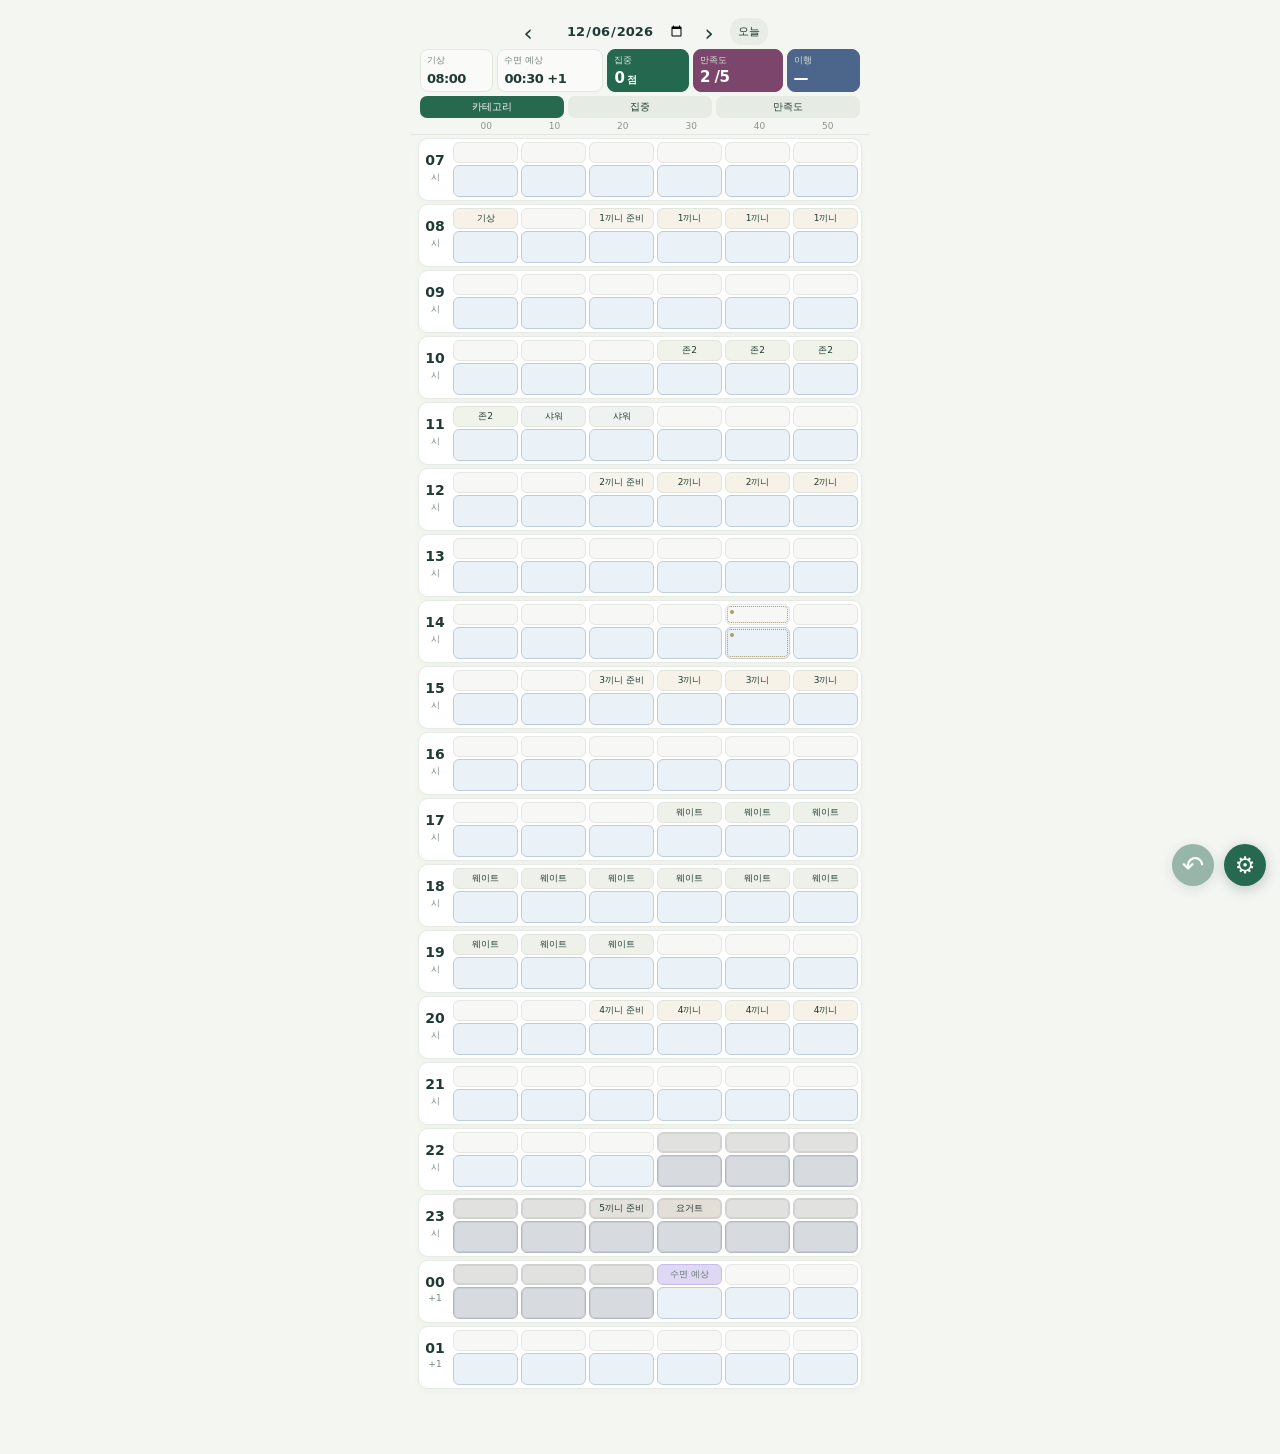
==== mobile/index.html @ 3db08a32 "계획·기록·자동 조정 기능과 개발 배경 정리" ====
<!doctype html><html lang="ko"><head><meta charset="utf-8"><meta name="viewport" content="width=device-width, initial-scale=1, viewport-fit=cover"><meta name="theme-color" content="#f4f6f2"><title>ARA Daily OS</title><link rel="stylesheet" href="mobile.css"></head><body>
<header class="top"><div class="datebar"><button id="previous" aria-label="이전 날">‹</button><input id="date" type="date" aria-label="날짜"><button id="next" aria-label="다음 날">›</button><button id="today">오늘</button></div><div class="overview"><div><span>기상</span><strong id="wake">—</strong></div><div><span>수면 예상</span><strong id="sleep">—</strong></div><div class="scorecard focus-card"><span>집중</span><strong id="total">0<span>점</span></strong></div><div class="scorecard satisfaction-card"><span>만족도</span><strong id="satisfactionTotal">— /5</strong></div><div class="scorecard adherence-card" id="adherenceCard" role="button" tabindex="0" aria-label="이행도 상세"><span>이행</span><strong id="adherenceTotal">—</strong></div></div><div class="color-tabs" role="tablist" aria-label="시간표 색상 보기"><button id="colorCategory" role="tab" aria-selected="true">카테고리</button><button id="colorFocus" role="tab" aria-selected="false">집중</button><button id="colorSatisfaction" role="tab" aria-selected="false">만족도</button></div><div id="colorLegend" class="color-legend">카테고리별 색상</div><div class="minutes"><span></span><span>00</span><span>10</span><span>20</span><span>30</span><span>40</span><span>50</span></div></header>
<main id="timeline" aria-label="계획과 실제 시간표"></main><p id="empty" class="empty">PC와 연결하면 오늘의 계획이 여기에 나타납니다.<br><small>연결이 끊겨도 이미 받은 시간표와 입력은 남습니다.</small></p>
<div id="resizeHint" hidden></div><div id="toast" role="status"></div><span id="selectionText" class="sr-only" aria-live="polite"></span><span id="syncnote" class="sr-only" role="status"></span><button id="undo" class="undo-fab" aria-label="되돌리기 (Ctrl+Z)" title="되돌리기 (Ctrl+Z)" disabled>↶</button>
<button id="settings" class="settings-fab" aria-label="설정" title="설정">⚙<i hidden></i></button>
<nav id="blockMenu" class="block-menu" aria-label="선택한 시간 편집" hidden><button id="closeContext" class="context-close" aria-label="메뉴 닫기">×</button><div id="contextBody"></div></nav>
<div id="shade" hidden></div><section id="sheet" class="sheet" hidden aria-modal="true" role="dialog"><div class="sheet-grip"></div><div class="sheet-title"><h2 id="sheetTitle"></h2><button id="closeSheet" aria-label="닫기">×</button></div><div id="sheetBody"></div></section>
<script src="offline-core.js"></script><script src="mobile.js"></script></body></html>
---- mobile/mobile.css ----
:root{--bg:#f4f6f2;--ink:#203b35;--muted:#75857d;--green:#246850;--line:#e2e8e1;--footer:124px;--top:240px}*{box-sizing:border-box;-webkit-tap-highlight-color:transparent}html{background:var(--bg);color:var(--ink);font-family:system-ui,-apple-system,'Segoe UI',sans-serif;overscroll-behavior-y:none}body{margin:0;padding-bottom:calc(var(--footer) + env(safe-area-inset-bottom));user-select:none;-webkit-user-select:none}button,input,select{font:inherit}button{cursor:pointer;border:0;color:inherit;background:transparent;touch-action:manipulation}button:active{transform:scale(.96)}button:disabled{opacity:.42}input{user-select:text;-webkit-user-select:text}button:focus-visible,input:focus-visible{outline:2px solid #4b9875;outline-offset:3px}.top{position:sticky;z-index:10;top:0;background:#f4f6f2f5;backdrop-filter:blur(18px);padding:calc(9px + env(safe-area-inset-top)) 12px 0;border-bottom:1px solid #e2e8e1}.brand{display:flex;align-items:center;gap:7px;height:34px}.brand-dot{background:#246850;width:10px;height:10px;border-radius:4px}.brand b{font-size:21px;letter-spacing:1px}.brand-sub{font-size:11px;color:var(--muted);font-weight:500}.connection{margin-left:auto;display:flex;align-items:center;gap:5px;background:#e7ece5;border-radius:30px;padding:7px 9px;font-size:10px;font-weight:650}.connection i{height:5px;width:5px;border-radius:50%;background:#92a394}.connection.live{background:#e4f0e4;color:#1d6347}.connection.live i{background:#3c9261}.connection.pending{background:#fff0d8;color:#8d6229}.datebar{display:flex;align-items:center;justify-content:center;gap:9px;margin:6px 0 12px}.datebar button{font-size:23px;width:32px;height:30px}.datebar #today{font-size:11px;background:#e8ede6;border-radius:12px;width:38px}.datebar input{border:0;background:none;width:139px;font-size:13px;font-weight:650;color:var(--ink);text-align:center}.overview{display:grid;grid-template-columns:1fr 1.1fr 1.2fr;gap:8px}.overview>div{padding:10px;border:1px solid #e0e7dc;border-radius:15px;background:#fff9}.overview span{display:block;font-size:9px;color:var(--muted);margin-bottom:3px}.overview strong{font-size:17px;letter-spacing:-.5px;font-weight:650}.overview .scorecard{background:var(--green);color:white;border-color:var(--green)}.scorecard span{color:#d5e5d7}.scorecard strong>span{display:inline;font-size:10px;margin-left:3px;color:#fff}.boardhead{margin-top:11px;display:flex;align-items:center;justify-content:space-between;height:27px;font-size:11px;font-weight:600}.boardhead button{font-size:10px;padding:5px 9px;border-radius:9px;background:#e6ece3;color:#60735f}.boardhead button[aria-pressed=true]{background:#28694f;color:white}.minutes{display:grid;grid-template-columns:32px repeat(6,minmax(0,1fr));gap:4px;padding:6px 0 8px;color:#879589;font-size:9px;text-align:center}.hour{margin:9px 10px 0;padding:7px 4px 8px 2px;background:#fff;border:1px solid #e6ebe3;border-radius:16px;box-shadow:0 2px 7px #2e403508;display:grid;grid-template-columns:34px 1fr;gap:0 3px}.hourtime{font-size:12px;font-weight:650;padding-top:10px;text-align:center}.hourtime small{display:block;font-size:8px;color:var(--muted);margin-top:3px;font-weight:400}.lanes{display:flex;flex-direction:column;gap:5px}.lane{display:grid;grid-template-columns:repeat(6,minmax(0,1fr));gap:4px;position:relative}.tile{border-radius:9px;min-width:0;height:44px;padding:4px 2px;position:relative;background:#f4f6f2;color:#687c6e;display:flex;flex-direction:column;align-items:center;justify-content:center;transition:transform .14s cubic-bezier(.2,.8,.3,1),background .15s,box-shadow .15s;touch-action:auto;overflow:hidden;border:1px solid #e9eee6}.lane.actual .tile{background:#edf1ec;border-color:#e3e9df}.tile span{font-size:9px;line-height:1.2;max-width:100%;text-align:center;overflow:hidden;text-overflow:ellipsis;display:-webkit-box;-webkit-line-clamp:2;-webkit-box-orient:vertical}.tile small{font-size:9px;font-weight:650;margin-top:2px}.tile::after{font-size:7px;color:#a1afa0;position:absolute;top:2px;left:4px}.lane.plan .tile:first-child::after{content:'계획'}.lane.actual .tile:first-child::after{content:'기록'}.tile.filled[data-category=식사]{background:#f5e6c5;border-color:#ecd8b0;color:#805c32}.tile.filled[data-category=작업]{background:#dfece2;border-color:#cee0d3;color:#355b44}.tile.filled[data-category=학습]{background:#e2eafa;border-color:#d2def1;color:#415984}.tile.filled[data-category=존2],.tile.filled[data-category=웨이트]{background:#e5ecd6;border-color:#d9e3c7;color:#576b32}.tile.filled[data-category=기상]{background:#f6ead9;color:#846039}.tile.filled[data-category=휴식]{background:#efe3ec;color:#765c72}.tile.sleep{background:#ded8f4!important;border-color:#c7bbeb!important;color:#67508d}.tile.night{filter:saturate(.7) brightness(.91);box-shadow:inset 0 0 0 1px #637a9820}.tile.selected{transform:translateY(-1px) scale(.97);border:2px solid #27765b!important;box-shadow:0 3px 7px #1f63452b;background:#cce9dc!important;color:#1e5840;animation:selectpop .16s}.tile.drag-source{opacity:.55}.tile.pressed{transform:scale(.9)}@keyframes selectpop{0%{transform:scale(.88)}100%{transform:scale(.97)}}.bottom{position:fixed;z-index:15;bottom:0;left:0;right:0;padding:8px 12px calc(7px + env(safe-area-inset-bottom));background:#f8faf6f5;backdrop-filter:blur(20px);border-top:1px solid #dce6da}.selectionline{display:flex;align-items:center;justify-content:space-between;font-size:10px;color:#627664;min-height:26px}.selectionline button{font-size:19px;color:#93a28f}.actions{display:grid;grid-template-columns:1.3fr 1fr .9fr 1fr;gap:6px}.actions button{padding:11px 3px;border-radius:12px;font-size:12px;font-weight:650;background:#e9eee5}.actions button:first-child{background:#246850;color:white}.actions #delete{color:#946c65}.syncnote{font-size:9px;color:#8b9b89;text-align:center;padding-top:7px;min-height:19px}.empty{text-align:center;padding:45px 22px;font-size:14px;color:#667b69;line-height:1.7}.empty small{font-size:11px;color:#8da18e}#toast{position:fixed;z-index:45;bottom:155px;left:50%;transform:translateX(-50%);max-width:90%;width:max-content;background:#203f35ed;color:white;border-radius:16px;padding:10px 14px;font-size:12px;opacity:0;pointer-events:none;transition:opacity .2s}#toast.show{opacity:1}#shade{position:fixed;inset:0;background:#233c3266;z-index:30;backdrop-filter:blur(2px)}.sheet{position:fixed;bottom:0;left:0;right:0;border-radius:24px 24px 0 0;background:#fcfdf9;z-index:40;padding:8px 18px calc(20px + env(safe-area-inset-bottom));box-shadow:0 -12px 50px #2033291f;max-height:85dvh;overflow:auto;animation:sheet .2s cubic-bezier(.2,.8,.3,1)}@keyframes sheet{from{transform:translateY(30px);opacity:.3}to{transform:translateY(0);opacity:1}}.sheet-grip{width:32px;height:4px;background:#d0dbca;border-radius:4px;margin:2px auto 12px}.sheet-title{display:flex;align-items:center;justify-content:space-between}.sheet-title h2{font-size:17px;margin:0 0 12px}.sheet-title button{font-size:24px;margin-bottom:10px;color:#8b9c84}.category-grid{display:grid;grid-template-columns:repeat(3,1fr);gap:8px}.category-grid button{border-radius:13px;background:#edf2e8;padding:15px 5px;font-size:13px;font-weight:600}.wide{width:100%;padding:13px;border-radius:13px;background:#246850;color:#fff;font-weight:650;margin-top:12px}.secondary{background:#e9eee4;color:#455e47}.form-label{display:block;font-size:11px;margin:13px 0 7px;color:#6c806b}.form-input{width:100%;border:1px solid #dce5d6;border-radius:13px;padding:12px;background:#fff;color:#27442d;user-select:text}.form-note{font-size:11px;color:#8a9c84;line-height:1.6;margin:10px 0}.score-input{text-align:center;font-size:32px;width:100%;padding:12px;border:1px solid #d5e1cd;border-radius:15px;background:white;user-select:text}.score-shortcuts{display:flex;gap:7px;margin-top:12px}.score-shortcuts button{flex:1;padding:10px;background:#eaf0e4;border-radius:12px}.conflict{padding:10px;background:#fff0d5;border-radius:12px;font-size:12px;line-height:1.6}.hint{color:#8ba183;font-size:10px;padding:10px;text-align:center}html[data-reduced=true] *{animation:none!important;transition:none!important}@media(prefers-reduced-motion:reduce){*{animation:none!important;transition:none!important}}@media(min-width:550px){body{max-width:460px;margin:auto}.top,.bottom,.sheet{max-width:460px;margin:auto}.bottom,.sheet{left:50%;transform:translateX(-50%)}.hour{margin-left:12px;margin-right:12px}}
/* Theme preferences remain on this device; timetable revisions are unchanged. */
.theme-toggle{margin-left:auto;border-radius:12px;background:#e7ece5;width:30px;height:30px;font-size:19px;line-height:1;padding:0;flex-shrink:0}.brand .connection{margin-left:0}
html[data-theme=dark]{color-scheme:dark;--bg:#101815;--ink:#deeadf;--muted:#9aafa0;--green:#347758;--line:#304035;background:var(--bg);color:var(--ink)}
html[data-theme=dark] .top,html[data-theme=dark] .bottom{background:#111c17f5;border-color:#304035}
html[data-theme=dark] .theme-toggle,html[data-theme=dark] .connection{background:#293a2e;color:#dbe8de}
html[data-theme=dark] .connection.live{background:#203f2d;color:#bfdfc7}html[data-theme=dark] .connection.pending{background:#4c3b23;color:#f3d6a7}
html[data-theme=dark] .datebar #today,html[data-theme=dark] .boardhead button{background:#283c2e;color:#d1e2d5}html[data-theme=dark] .boardhead button[aria-pressed=true]{background:#397b58;color:#fff}
html[data-theme=dark] .overview>div{background:#1b2b22;border-color:#304236}html[data-theme=dark] .overview .scorecard{background:#2e684d;border-color:#397b59}
html[data-theme=dark] .hour{background:#19251e;border-color:#2f4033;box-shadow:0 2px 7px #0003}
html[data-theme=dark] .tile{background:#233128;border-color:#314336;color:#b5c9ba}html[data-theme=dark] .lane.actual .tile{background:#1d2b22;border-color:#2b3d2f}
html[data-theme=dark] .tile.filled[data-category=식사]{background:#473820;border-color:#635034;color:#f0d4a3}
html[data-theme=dark] .tile.filled[data-category=작업]{background:#21442f;border-color:#365a3d;color:#c5e4cd}
html[data-theme=dark] .tile.filled[data-category=학습]{background:#263951;border-color:#3b5473;color:#d1e1ff}
html[data-theme=dark] .tile.filled[data-category=존2],html[data-theme=dark] .tile.filled[data-category=웨이트]{background:#344126;border-color:#4c5c3a;color:#dae7bc}
html[data-theme=dark] .tile.filled[data-category=기상]{background:#483823;border-color:#655137;color:#f0dbb7}html[data-theme=dark] .tile.filled[data-category=휴식]{background:#443046;border-color:#5d4761;color:#efd4ed}
html[data-theme=dark] .tile.night{filter:saturate(.75) brightness(.75);box-shadow:inset 0 0 0 1px #516c762a}
html[data-theme=dark] .tile.sleep{background:#44365d!important;border-color:#76628f!important;color:#e8dcff}
html[data-theme=dark] .tile.selected{background:#28533b!important;color:#d9f2df;border-color:#7ccba0!important;filter:none;box-shadow:0 3px 7px #0004}
html[data-theme=dark] .minutes,html[data-theme=dark] .tile::after{color:#9aad9d}html[data-theme=dark] .selectionline,html[data-theme=dark] .syncnote,html[data-theme=dark] .empty,html[data-theme=dark] .form-label,html[data-theme=dark] .form-note{color:#a4baa9}
html[data-theme=dark] .actions button{background:#2b3e30;color:#e0ece3}html[data-theme=dark] .actions button:first-child{background:#347557;color:#fff}html[data-theme=dark] .actions #delete{color:#efb6ac}
html[data-theme=dark] .sheet{background:#1b2b21;box-shadow:0 -12px 50px #0005}html[data-theme=dark] .sheet-grip{background:#536c57}html[data-theme=dark] #shade{background:#0009}
html[data-theme=dark] .category-grid button,html[data-theme=dark] .secondary,html[data-theme=dark] .score-shortcuts button{background:#2b4030;color:#dcebe0}
html[data-theme=dark] .form-input,html[data-theme=dark] .score-input{background:#131f18;color:#e3eee6;border-color:#3e5744}html[data-theme=dark] .conflict{background:#4c3921;color:#f2d8aa}
html[data-theme=dark] #toast{background:#cce3d1;color:#162d1e}

.boardhead #adjustments{margin-left:auto;margin-right:5px}.boardhead #adjustments[data-warning=true]{background:#f3dfb7;color:#845c25}html[data-theme=dark] .boardhead #adjustments[data-warning=true]{background:#514025;color:#f4d5a2}

/* Now is independent of selection and changes no records. */
.tile.now{outline:1px dotted #b09a65;outline-offset:-5px}.tile.now::after{content:"";position:absolute;right:5px;top:5px;width:4px;height:4px;background:#b09a65;border-radius:50%;pointer-events:none}
html[data-theme=dark] .tile.now{outline-color:#ad9b69}

.assignment-tabs{display:flex;gap:8px;margin-bottom:12px}.assignment-tabs button{flex:1;padding:12px;border-radius:12px;background:#eaf0e4;font-weight:650}.assignment-tabs button[aria-selected=true]{background:#27694f;color:white}.assignment-pages{position:relative;max-height:min(340px,48vh);overflow-y:auto;scroll-snap-type:y mandatory;overscroll-behavior:contain;touch-action:pan-y;scroll-behavior:smooth}.assignment-page{min-height:290px;scroll-snap-align:start;padding:4px 1px 14px}.score-grid{display:grid;grid-template-columns:repeat(3,1fr);gap:10px}.score-choice{border-radius:16px;min-height:74px;font-size:26px;font-weight:700;background:#eaf0e4;color:#244536}.score-choice[aria-pressed=true]{box-shadow:inset 0 0 0 2px #47916b;background:#d8e9d7}html[data-theme=dark] .assignment-tabs button,html[data-theme=dark] .score-choice{background:#2b4030;color:#e0ece0}html[data-theme=dark] .assignment-tabs button[aria-selected=true]{background:#397b58}html[data-theme=dark] .score-choice[aria-pressed=true]{background:#234735}

/* Editable blocks and one-tap score maps. */
.scorecard #satisfactionTotal{display:block;font-size:10px;margin-top:5px;color:#e0eee1}.color-tabs{display:flex;gap:5px;padding-top:6px}.color-tabs button{flex:1;border-radius:10px;padding:8px 5px;background:#e6ece3;font-size:11px}.color-tabs button[aria-selected=true]{background:#27694f;color:white}.color-legend{font-size:9px;color:var(--muted);padding-top:5px;min-height:16px}.tile.colored{background:var(--tile-fill)!important;color:var(--tile-ink)!important}.tile.selected.colored{background:var(--tile-fill)!important}.tile:has(.resize-handle){overflow:visible;z-index:2}.resize-handle{position:absolute;z-index:4;top:0;height:44px;width:18px;touch-action:none;cursor:ew-resize}.resize-handle.start{left:-4px}.resize-handle.end{right:-4px}.resize-handle.single{width:12px}.resize-handle::before{content:'';position:absolute;width:5px;height:23px;top:10px;left:6px;border-radius:5px;background:#75b38e;border:1px solid #21634a;box-shadow:0 0 0 2px #fcfdf9}.resize-handle.single::before{left:3px}#resizeHint{position:fixed;z-index:26;left:50%;top:45%;transform:translateX(-50%);background:#183c30ed;color:white;padding:12px 18px;border-radius:14px;font-size:14px;pointer-events:none}.length-grid{display:grid;grid-template-columns:1fr 1fr;gap:10px}.length-grid button{padding:16px 5px;border-radius:12px;background:#e3ebdf}.assignment-page{min-height:310px}.assignment-tabs{gap:5px}.assignment-tabs button{font-size:12px;padding:12px 3px}.form-input[type=color]{height:48px;padding:4px}.assignment-pages{scroll-padding-top:0}html[data-theme=dark] .color-tabs button,html[data-theme=dark] .length-grid button{background:#2b4030;color:#e0ece0}html[data-theme=dark] .color-tabs button[aria-selected=true]{background:#397b58}.tile.colored.night{filter:saturate(.85) brightness(.92)}

html[data-theme] .tile.colored,html[data-theme] .tile.selected.colored{background:var(--tile-fill)!important;color:var(--tile-ink)!important}html[data-color-view=focus] .lane.plan .tile.filled,html[data-color-view=satisfaction] .lane.plan .tile.filled{background:#edf1ee!important;color:#6e7b72!important}html[data-theme=dark][data-color-view=focus] .lane.plan .tile.filled,html[data-theme=dark][data-color-view=satisfaction] .lane.plan .tile.filled{background:#24342a!important;color:#b4c5b9!important}

.notion-preview{white-space:pre-wrap;overflow-wrap:anywhere;max-height:260px;overflow:auto;font:13px/1.6 system-ui;padding:12px;background:var(--soft,#e3e9e2);color:inherit;border-radius:10px}.form-note{white-space:pre-line}textarea.form-input{min-height:120px}

[data-theme="dark"] .notion-preview{background:#24382e}

/* Keep the touched handle mounted throughout resizing; wider edge targets. */
.resize-handle{width:28px!important;max-width:none!important;min-width:28px;user-select:none;-webkit-user-select:none}.resize-handle.start{left:-8px}.resize-handle.end{right:-8px}.resize-handle::before{left:11px}.resize-handle.single{width:20px!important;min-width:20px}.resize-handle.single::before{left:7px}

/* Compact timetable: plan is a slim reference, actual has room for a score. */
:root{--footer:0px}body{padding-bottom:65px}.top{padding:5px 10px 0}.brand{height:27px}.brand b{font-size:18px}.brand-sub{font-size:10px}.connection{padding:5px 8px;font-size:10px}.theme-toggle{width:30px;height:27px;padding:2px}.datebar{margin:3px 0 5px;gap:5px}.datebar button{height:27px;padding:2px 9px}.datebar input{font-size:13px;padding:3px;height:27px}.overview{padding:5px 9px;border-radius:10px;gap:8px}.overview>div>span{font-size:9px}.overview strong{font-size:15px;margin-top:1px}.overview .scorecard{padding:3px 9px;border-radius:8px}.scorecard #satisfactionTotal{font-size:9px;margin-top:1px}.boardhead{height:25px;margin:3px 0 0;font-size:10px}.boardhead button{font-size:10px;padding:4px 7px}.color-tabs{padding-top:2px;gap:4px}.color-tabs button{padding:5px;font-size:10px;border-radius:7px}.color-legend{display:none}.minutes{padding-top:5px;padding-bottom:4px;font-size:9px;grid-template-columns:30px repeat(6,1fr)}
.hour{margin:4px 8px 0;padding:4px 3px 4px 1px;grid-template-columns:30px minmax(0,1fr);border-radius:10px}.hourtime{font-size:14px}.hourtime small{font-size:9px}.lanes{gap:3px}.lane{gap:3px}.tile{height:36px;min-height:0;padding:3px 2px;border-radius:6px}.tile>span{font-size:10px;line-height:12px;-webkit-line-clamp:1}.tile small{font-size:10px;line-height:11px;margin-top:2px}.lane.plan .tile{height:23px;padding:4px 2px}.lane.plan .tile small{display:none}.lane.plan .tile>span{font-size:9px;line-height:13px;white-space:nowrap;overflow:hidden;text-overflow:ellipsis;display:block}.resize-handle{height:100%}.resize-handle::before{top:50%;transform:translateY(-50%);height:18px}.lane.plan .resize-handle::before{height:11px}.tile.now{outline-offset:-3px}
.sr-only{position:absolute;width:1px;height:1px;padding:0;margin:-1px;overflow:hidden;clip:rect(0,0,0,0);white-space:nowrap;border:0}.undo-fab{position:fixed;right:14px;bottom:calc(14px + env(safe-area-inset-bottom));width:44px;height:44px;border-radius:50%;background:#27694f;color:white;font-size:27px;line-height:1;z-index:18;box-shadow:0 3px 13px #173c3540}.undo-fab:disabled{opacity:.45}#toast{bottom:72px}
.block-menu{position:fixed;width:254px;max-width:calc(100vw - 16px);max-height:calc(100dvh - 24px);overflow-y:auto;overscroll-behavior:contain;z-index:29;padding:5px;background:#fcfdf9;color:#203b35;border:1px solid #cfd9cd;border-radius:13px;box-shadow:0 8px 28px #162c3440;animation:context-pop .12s ease-out;touch-action:pan-y}.context-heading{display:flex;align-items:center;padding:2px 5px 5px;gap:4px;font-size:10px;color:#667c6e}.context-heading span{flex:1}.context-heading button{width:30px;height:28px;border-radius:7px;font-size:20px;background:transparent;color:inherit}.context-item{display:block;width:100%;text-align:left;padding:11px 12px;background:transparent;color:inherit;border-radius:8px;font-size:13px}.context-item:hover,.context-item:focus-visible{background:#e7eee3}.context-item:disabled{opacity:.4}.context-item.danger{color:#a73b35}.context-secondary{display:flex;border-top:1px solid #dae2d7;margin-top:3px;padding-top:3px}.context-secondary .context-item{font-size:11px;text-align:center;padding:9px 3px}.context-grid{display:grid;grid-template-columns:repeat(3,1fr);gap:4px;padding:3px}.context-grid button{min-height:38px;padding:6px 3px;border-radius:7px;background:#e9efe5;color:inherit;font-size:11px}.context-scores{display:grid;grid-template-columns:repeat(6,1fr);gap:4px;padding:3px}.context-scores button{height:36px;border-radius:7px;background:#e9efe5;color:inherit;font-size:16px;font-weight:650}.context-scores button[aria-pressed=true]{box-shadow:inset 0 0 0 2px #438064;background:#d8e9d7}.context-label{font-size:10px;color:#667c6e;margin:8px 6px 3px}.context-back{font-size:11px;padding:7px 10px}.block-menu button{touch-action:manipulation}
html[data-theme=dark] .block-menu{background:#1b2b21;color:#e0ece3;border-color:#405847}html[data-theme=dark] .context-heading,html[data-theme=dark] .context-label{color:#a4baa9}html[data-theme=dark] .context-grid button,html[data-theme=dark] .context-scores button,html[data-theme=dark] .context-item:hover{background:#2b4030}html[data-theme=dark] .context-scores button[aria-pressed=true]{background:#335a42}html[data-theme=dark] .context-item.danger{color:#f0aca2}html[data-theme=dark] .context-secondary{border-color:#405847}html[data-theme=dark] .undo-fab{background:#397b58}
@keyframes context-pop{from{opacity:0;transform:translateY(3px) scale(.98)}to{opacity:1;transform:none}}@media(prefers-reduced-motion:reduce){.block-menu{animation:none}}
.datebar #today{padding:0;white-space:nowrap}.overview{padding:0}.overview>div{padding:5px 8px;border-radius:10px}.overview span{margin-bottom:1px}.lane .tile:first-child::after{display:none}.top{padding-top:calc(5px + env(safe-area-inset-top))}

/* Header-free controls and an even denser day. */
.top{padding:calc(7px + env(safe-area-inset-top)) 10px 0}.datebar{margin:0 0 4px}.overview{grid-template-columns:1fr 1.15fr 1fr 1fr;gap:4px}.overview>div,.overview .scorecard{padding:4px 6px;border-radius:8px}.overview strong{font-size:13px;white-space:nowrap}.overview .scorecard strong{font-size:15px}.scorecard #satisfactionTotal{font-size:15px;margin:0;color:inherit}.overview .satisfaction-card{background:#7b456c;border-color:#7b456c}.color-tabs{padding-top:4px}.color-tabs button{padding:4px}.minutes{padding-top:3px;padding-bottom:3px}.hour{margin-top:3px;padding-top:3px;padding-bottom:3px}.lanes{gap:2px}.tile{height:32px;padding:2px}.lane.plan .tile{height:21px;padding:3px 2px}.tile>span{font-size:9px;line-height:11px}.tile small{font-size:9px;line-height:10px;margin-top:1px}.resize-handle::before{height:16px}.lane.plan .resize-handle::before{height:10px}
.undo-fab{right:66px;width:42px;height:42px}.settings-fab{position:fixed;right:14px;bottom:calc(14px + env(safe-area-inset-bottom));width:42px;height:42px;border-radius:50%;background:#27694f;color:white;font-size:23px;z-index:18;box-shadow:0 3px 13px #173c3540}.settings-fab i{position:absolute;right:2px;top:2px;width:9px;height:9px;border:2px solid #fff;border-radius:50%;background:#df9b42}.settings-fab[data-warning=true] i{background:#e2a348}html[data-theme=dark] .settings-fab{background:#397b58}
.block-menu{width:234px;padding:4px;border-radius:11px}.context-close{position:absolute;right:5px;top:5px;height:30px;width:30px;border-radius:7px;background:transparent;color:var(--muted);font-size:21px}.block-menu #contextBody>.context-item:first-child{padding-right:38px}.context-item{padding:9px 10px;font-size:12px}.context-secondary .context-item{padding:8px 3px}.context-back{padding:8px 10px}.context-scores button{height:34px}.context-label{margin-top:5px}.settings-status{font-size:12px;line-height:1.7;margin:0 0 8px;white-space:pre-line}.settings-options{display:flex;gap:6px}.settings-options button{flex:1;font-size:12px;padding:11px 5px}.settings-link{margin-top:6px}.settings-connection{border-top:1px solid var(--line);margin-top:12px;padding-top:8px}

/* Keep the status-bar area empty, including WebViews without safe-area values. */
.top{padding-top:calc(18px + env(safe-area-inset-top))}

/* Plan stays quiet; actual has a cooler empty base and clearer outlines. */
html[data-theme] .lane.plan .tile{background:#f7f7f5;border-color:#e5e7e3;color:#68786d}
html[data-theme] .lane.actual .tile{background:#eaf1f7;border-color:#becdd7;color:#294654}
html[data-theme] .lane.plan .tile.filled{border-color:#e0e5dd}
html[data-theme] .lane.actual .tile.filled{border-color:#9dafbc}
html[data-theme=dark] .lane.plan .tile{background:#202720;border-color:#303b31;color:#a6b6aa}
html[data-theme=dark] .lane.actual .tile{background:#1d2d3a;border-color:#435b6d;color:#d1e2ec}
html[data-theme=dark] .lane.plan .tile.filled{border-color:#39463b}
html[data-theme=dark] .lane.actual .tile.filled{border-color:#61756f}
/* Selected and sleep borders keep their separate interaction/meaning. */
html[data-theme] .lane .tile.selected{border-color:#27765b!important}
html[data-theme=dark] .lane .tile.selected{border-color:#7ccba0!important}

.pastel-palette{display:grid;grid-template-columns:repeat(6,1fr);gap:8px;margin-top:12px}.pastel-swatch{height:36px;border-radius:10px;border:2px solid transparent}.pastel-swatch[aria-pressed=true]{border-color:#27694f;box-shadow:0 0 0 2px #fff8}.danger-button{background:#f5dcd8;color:#8e3933}html[data-theme=dark] .danger-button{background:#51312d;color:#f0b7af}

.task-row{display:flex;gap:10px;align-items:center;padding:12px 4px;border-bottom:1px solid var(--line);font-size:13px}.task-row input{width:20px;height:20px;accent-color:#27694f}

.notion-page-list{display:block;max-height:240px;overflow-y:auto;overscroll-behavior:contain}.notion-page-row{display:grid;grid-template-columns:minmax(0,1fr) 44px;gap:6px;margin:6px 0}.notion-page-row button{min-height:42px;margin:0;white-space:normal;overflow-wrap:anywhere}.notion-page-row button:first-child{text-align:left}

#sheetBody [hidden]{display:none!important}

.category-choice{display:flex!important;align-items:center;gap:8px;text-align:left!important}.category-dot{display:inline-block;width:17px;height:17px;flex:0 0 17px;border-radius:6px;border:1px solid #0002;box-shadow:inset 0 0 0 1px #fff3}.category-choice span:last-child{overflow-wrap:anywhere;min-width:0}html[data-theme=dark] .category-dot{border-color:#fff5}
.settings-group{padding:8px 0 12px;border-bottom:1px solid var(--line)}.settings-group:last-child{border-bottom:0}.settings-group h3{font-size:13px;color:var(--muted);margin:8px 0}.settings-group .settings-link{margin:4px 0;min-height:42px;text-align:left}.settings-group .settings-status{font-size:12px;margin:4px 0 8px}.permission-card{position:relative;padding:12px;margin:10px 0;border:1px solid var(--line);border-radius:12px}.permission-card h3{font-size:14px;margin:0 0 7px}.permission-card .form-note{font-size:12px;margin:8px 0}.permission-status{font-size:12px;color:var(--muted)}

/* Keep the three scores on the existing compact overview row. */
.overview{grid-template-columns:.9fr 1.3fr 1fr 1.1fr .9fr}.overview .adherence-card{background:#4c658b;border-color:#4c658b;cursor:pointer}.adherence-card:focus-visible{outline:2px solid var(--ink);outline-offset:2px}.adherence-action{padding:9px 0;border-bottom:1px solid var(--line);font-size:12px;line-height:1.7}

/* Focus · satisfaction · adherence, with the existing actual-row height. */
.lane.actual .tile small.cell-ratings{font-size:8.5px;line-height:10px;letter-spacing:-.15px;white-space:nowrap;font-variant-numeric:tabular-nums;max-width:100%;overflow:hidden;text-overflow:ellipsis}
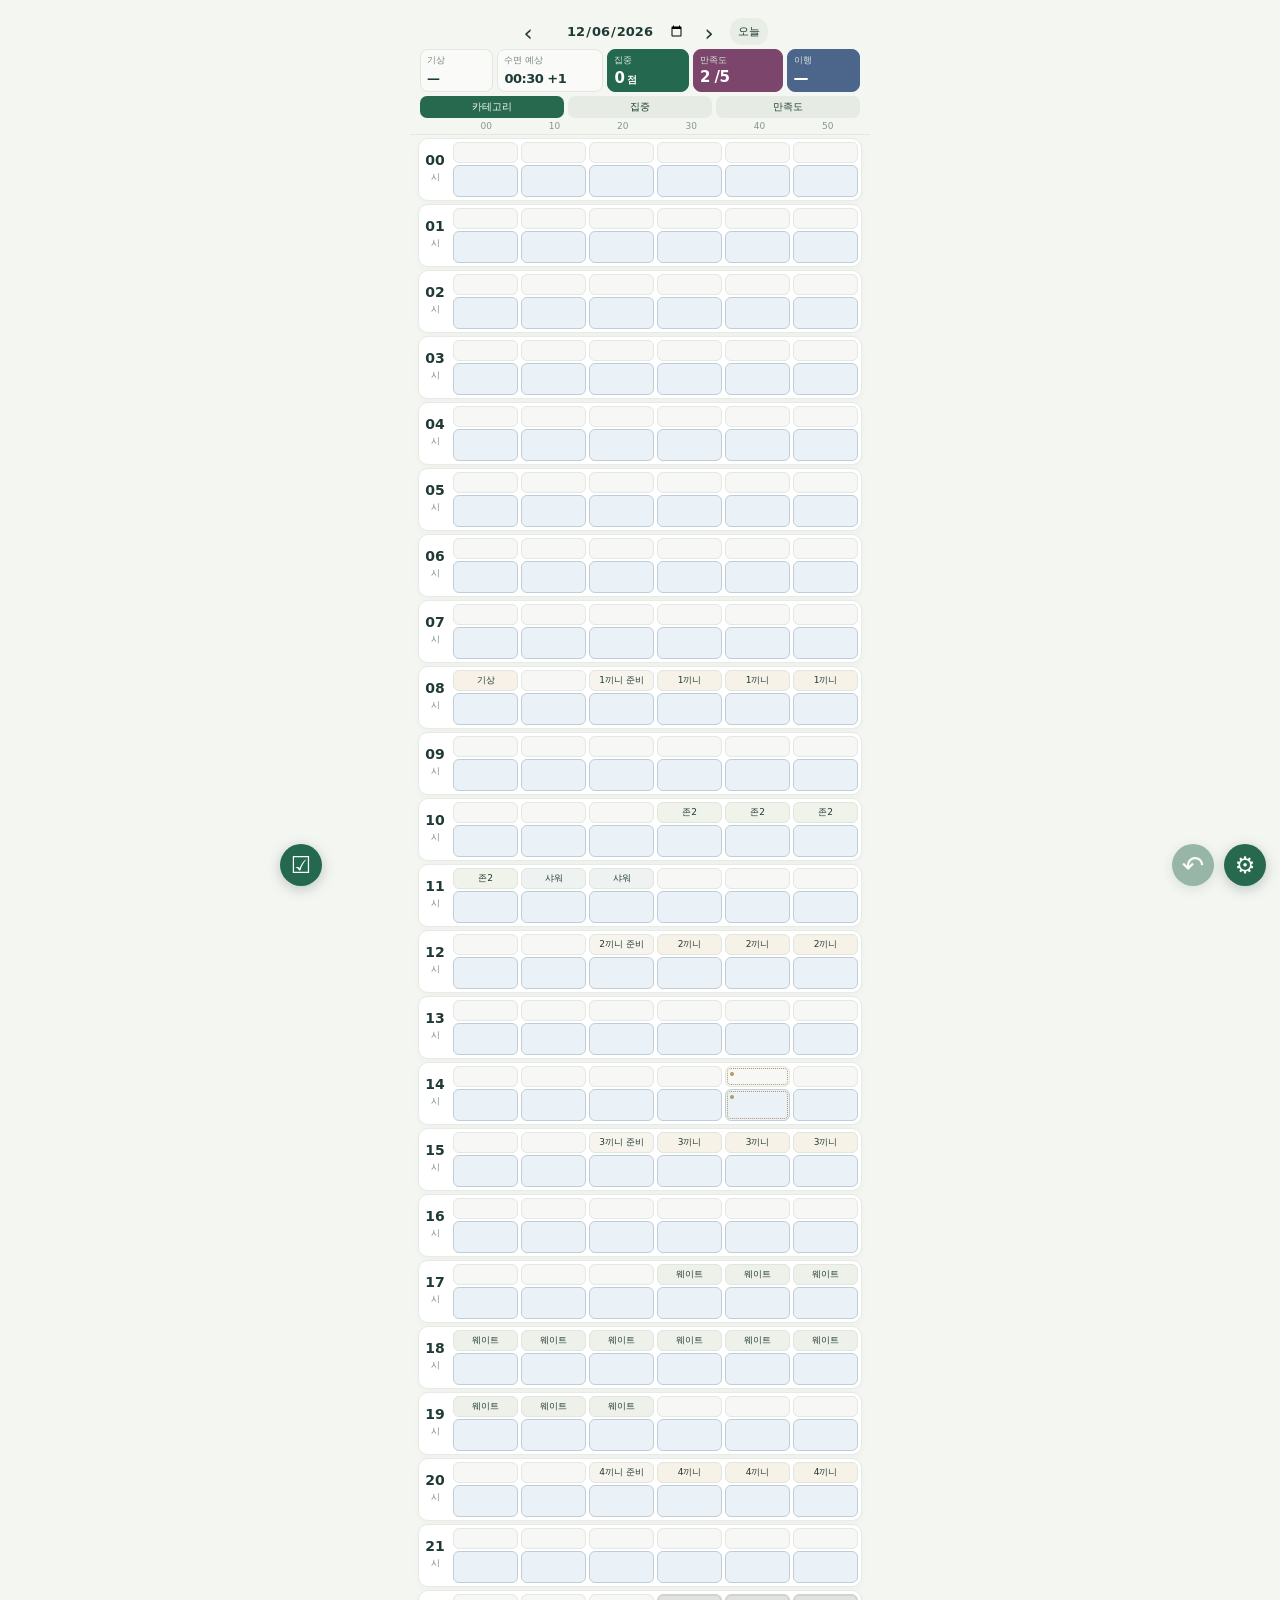
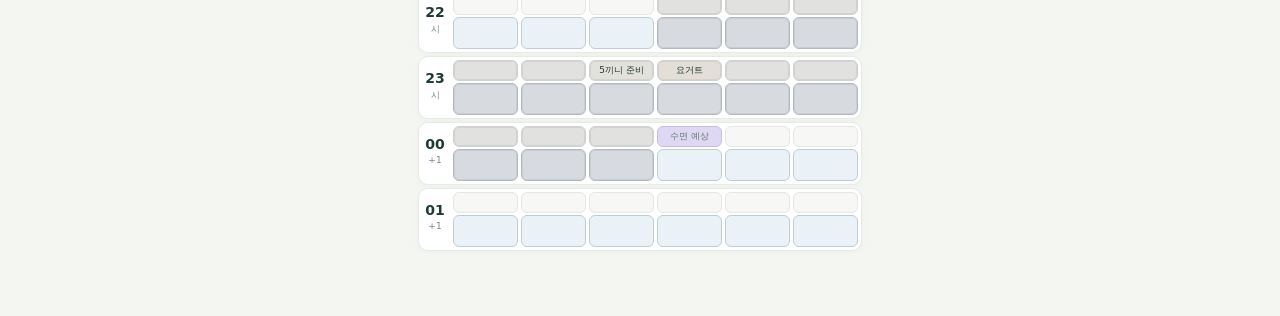
==== commit f5a3c5ed: "체크리스트를 끌어 기록하고 점수 메뉴에서 완료 체크" ====
--- a/mobile/index.html
+++ b/mobile/index.html
@@ -1,6 +1,8 @@
 <!doctype html><html lang="ko"><head><meta charset="utf-8"><meta name="viewport" content="width=device-width, initial-scale=1, viewport-fit=cover"><meta name="theme-color" content="#f4f6f2"><title>ARA Daily OS</title><link rel="stylesheet" href="mobile.css"></head><body>
 <header class="top"><div class="datebar"><button id="previous" aria-label="이전 날">‹</button><input id="date" type="date" aria-label="날짜"><button id="next" aria-label="다음 날">›</button><button id="today">오늘</button></div><div class="overview"><div><span>기상</span><strong id="wake">—</strong></div><div><span>수면 예상</span><strong id="sleep">—</strong></div><div class="scorecard focus-card"><span>집중</span><strong id="total">0<span>점</span></strong></div><div class="scorecard satisfaction-card"><span>만족도</span><strong id="satisfactionTotal">— /5</strong></div><div class="scorecard adherence-card" id="adherenceCard" role="button" tabindex="0" aria-label="이행도 상세"><span>이행</span><strong id="adherenceTotal">—</strong></div></div><div class="color-tabs" role="tablist" aria-label="시간표 색상 보기"><button id="colorCategory" role="tab" aria-selected="true">카테고리</button><button id="colorFocus" role="tab" aria-selected="false">집중</button><button id="colorSatisfaction" role="tab" aria-selected="false">만족도</button></div><div id="colorLegend" class="color-legend">카테고리별 색상</div><div class="minutes"><span></span><span>00</span><span>10</span><span>20</span><span>30</span><span>40</span><span>50</span></div></header>
 <main id="timeline" aria-label="계획과 실제 시간표"></main><p id="empty" class="empty">PC와 연결하면 오늘의 계획이 여기에 나타납니다.<br><small>연결이 끊겨도 이미 받은 시간표와 입력은 남습니다.</small></p>
+<button id="checklistToggle" class="checklist-toggle" aria-label="오늘 체크리스트" aria-expanded="false" aria-controls="checklistPanel">☑</button>
+<aside id="checklistPanel" class="checklist-panel" aria-label="오늘 체크리스트" hidden><div class="checklist-heading"><strong>할 일 <small id="checklistSummary"></small></strong><button id="checklistClose" aria-label="체크리스트 닫기">×</button></div><div id="checklistItems"></div><button id="checklistAdd">＋ 할 일 추가</button></aside><div id="taskDragHint" role="status" hidden></div>
 <div id="resizeHint" hidden></div><div id="toast" role="status"></div><span id="selectionText" class="sr-only" aria-live="polite"></span><span id="syncnote" class="sr-only" role="status"></span><button id="undo" class="undo-fab" aria-label="되돌리기 (Ctrl+Z)" title="되돌리기 (Ctrl+Z)" disabled>↶</button>
 <button id="settings" class="settings-fab" aria-label="설정" title="설정">⚙<i hidden></i></button>
 <nav id="blockMenu" class="block-menu" aria-label="선택한 시간 편집" hidden><button id="closeContext" class="context-close" aria-label="메뉴 닫기">×</button><div id="contextBody"></div></nav>
--- a/mobile/mobile.css
+++ b/mobile/mobile.css
@@ -90,3 +90,12 @@
 
 /* Focus · satisfaction · adherence, with the existing actual-row height. */
 .lane.actual .tile small.cell-ratings{font-size:8.5px;line-height:10px;letter-spacing:-.15px;white-space:nowrap;font-variant-numeric:tabular-nums;max-width:100%;overflow:hidden;text-overflow:ellipsis}
+
+/* Checklist stays beside the timetable and folds away only while recording. */
+.checklist-toggle{position:fixed;left:14px;bottom:calc(14px + env(safe-area-inset-bottom));width:42px;height:42px;border-radius:50%;background:var(--green);color:#fff;font-size:23px;z-index:18;box-shadow:0 3px 13px #173c3540}
+.checklist-panel{position:fixed;right:8px;top:150px;bottom:calc(72px + env(safe-area-inset-bottom));width:clamp(142px,39vw,250px);z-index:22;display:flex;flex-direction:column;border:1px solid var(--line);border-radius:14px;background:var(--bg);color:var(--ink);box-shadow:0 5px 22px #122c342b;transition:transform .15s ease;overflow:hidden}
+.checklist-panel[hidden],#taskDragHint[hidden]{display:none!important}.checklist-heading{display:flex;align-items:center;justify-content:space-between;padding:8px 10px;font-size:12px;border-bottom:1px solid var(--line)}.checklist-heading small{color:var(--muted);font-weight:400}.checklist-heading button{font-size:23px;min-width:30px;min-height:32px;color:var(--muted)}
+#checklistItems{flex:1;overflow-y:auto;overscroll-behavior:contain;padding:3px 6px;touch-action:pan-y}.checklist-row{display:flex;align-items:center;gap:5px;border-bottom:1px solid var(--line);padding:7px 0}.checklist-row input,.task-completion input{width:21px;height:21px;flex:0 0 21px;accent-color:var(--green)}.task-drag{flex:1;min-width:0;text-align:left;border-left:4px solid transparent;padding:4px 5px;font-size:12px;line-height:1.5;overflow-wrap:anywhere;cursor:grab;touch-action:pan-y;user-select:none}.task-drag small{display:block;font-size:10px;color:var(--muted)}.task-drag.done{text-decoration:line-through;opacity:.6}.task-more{font-size:20px;width:25px;min-height:36px;color:var(--muted)}#checklistAdd{padding:12px 5px;font-size:12px;color:var(--ink);border-top:1px solid var(--line)}
+html[data-task-dragging=true] .checklist-panel{transform:translateX(110%);pointer-events:none}#taskDragHint{position:fixed;left:50%;bottom:76px;transform:translateX(-50%);max-width:85vw;border-radius:10px;padding:8px 12px;font-size:12px;color:#fff;background:#255c48;z-index:25;pointer-events:none}.task-completion{display:flex;align-items:center;gap:9px;padding:10px 6px;border-top:1px solid var(--line);font-size:12px}.task-completion span{overflow-wrap:anywhere;min-width:0}.task-choice{border-left:4px solid transparent;margin:3px 0}
+@media(min-width:800px){html[data-checklist=true] body{max-width:720px;padding-right:250px}.checklist-panel{right:max(12px,calc((100vw - 720px)/2));width:240px}.checklist-toggle{left:max(14px,calc((100vw - 720px)/2))}}
+@media(prefers-reduced-motion:reduce){.checklist-panel{transition:none}}
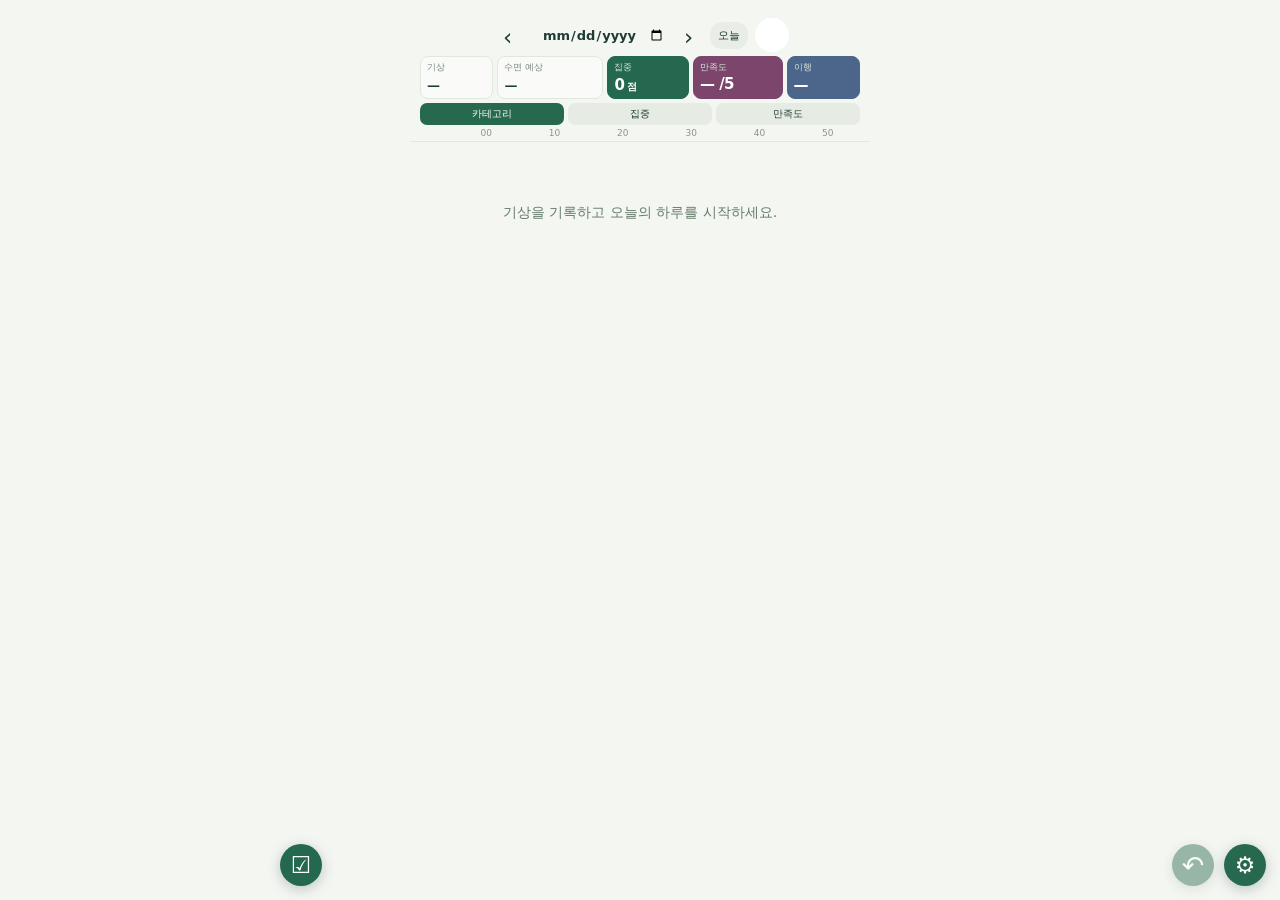
==== commit f7723aea: "Add Ara expression and coach states" ====
--- a/mobile/index.html
+++ b/mobile/index.html
@@ -1,6 +1,7 @@
-<!doctype html><html lang="ko"><head><meta charset="utf-8"><meta name="viewport" content="width=device-width, initial-scale=1, viewport-fit=cover"><meta name="theme-color" content="#f4f6f2"><title>ARA Daily OS</title><link rel="stylesheet" href="mobile.css"></head><body>
-<header class="top"><div class="datebar"><button id="previous" aria-label="이전 날">‹</button><input id="date" type="date" aria-label="날짜"><button id="next" aria-label="다음 날">›</button><button id="today">오늘</button></div><div class="overview"><div><span>기상</span><strong id="wake">—</strong></div><div><span>수면 예상</span><strong id="sleep">—</strong></div><div class="scorecard focus-card"><span>집중</span><strong id="total">0<span>점</span></strong></div><div class="scorecard satisfaction-card"><span>만족도</span><strong id="satisfactionTotal">— /5</strong></div><div class="scorecard adherence-card" id="adherenceCard" role="button" tabindex="0" aria-label="이행도 상세"><span>이행</span><strong id="adherenceTotal">—</strong></div></div><div class="color-tabs" role="tablist" aria-label="시간표 색상 보기"><button id="colorCategory" role="tab" aria-selected="true">카테고리</button><button id="colorFocus" role="tab" aria-selected="false">집중</button><button id="colorSatisfaction" role="tab" aria-selected="false">만족도</button></div><div id="colorLegend" class="color-legend">카테고리별 색상</div><div class="minutes"><span></span><span>00</span><span>10</span><span>20</span><span>30</span><span>40</span><span>50</span></div></header>
-<main id="timeline" aria-label="계획과 실제 시간표"></main><p id="empty" class="empty">PC와 연결하면 오늘의 계획이 여기에 나타납니다.<br><small>연결이 끊겨도 이미 받은 시간표와 입력은 남습니다.</small></p>
+<!doctype html><html lang="ko"><head><meta charset="utf-8"><meta name="viewport" content="width=device-width, initial-scale=1, viewport-fit=cover"><meta name="theme-color" content="#f4f6f2"><title>Aiary</title><link rel="stylesheet" href="mobile.css"></head><body>
+<header class="top"><div class="datebar"><button id="previous" aria-label="이전 날">‹</button><input id="date" type="date" aria-label="날짜"><button id="next" aria-label="다음 날">›</button><button id="today">오늘</button><span id="araAvatar" class="ara-avatar" role="img" aria-label="아라"></span></div><div class="overview"><div><span>기상</span><strong id="wake">—</strong></div><div><span>수면 예상</span><strong id="sleep">—</strong></div><div class="scorecard focus-card"><span>집중</span><strong id="total">0<span>점</span></strong></div><div class="scorecard satisfaction-card"><span>만족도</span><strong id="satisfactionTotal">— /5</strong></div><div class="scorecard adherence-card" id="adherenceCard" role="button" tabindex="0" aria-label="이행도 상세"><span>이행</span><strong id="adherenceTotal">—</strong></div></div><div class="color-tabs" role="tablist" aria-label="시간표 색상 보기"><button id="colorCategory" role="tab" aria-selected="true">카테고리</button><button id="colorFocus" role="tab" aria-selected="false">집중</button><button id="colorSatisfaction" role="tab" aria-selected="false">만족도</button></div><div id="colorLegend" class="color-legend">카테고리별 색상</div><div class="minutes"><span></span><span>00</span><span>10</span><span>20</span><span>30</span><span>40</span><span>50</span></div></header>
+<aside id="araGuide" class="ara-guide" aria-live="polite" hidden></aside>
+<main id="timeline" aria-label="계획과 실제 시간표"></main><p id="empty" class="empty">기상을 기록하고 오늘의 하루를 시작하세요.</p>
 <button id="checklistToggle" class="checklist-toggle" aria-label="오늘 체크리스트" aria-expanded="false" aria-controls="checklistPanel">☑</button>
 <aside id="checklistPanel" class="checklist-panel" aria-label="오늘 체크리스트" hidden><div class="checklist-heading"><strong>할 일 <small id="checklistSummary"></small></strong><button id="checklistClose" aria-label="체크리스트 닫기">×</button></div><div id="checklistItems"></div><button id="checklistAdd">＋ 할 일 추가</button></aside><div id="taskDragHint" role="status" hidden></div>
 <div id="resizeHint" hidden></div><div id="toast" role="status"></div><span id="selectionText" class="sr-only" aria-live="polite"></span><span id="syncnote" class="sr-only" role="status"></span><button id="undo" class="undo-fab" aria-label="되돌리기 (Ctrl+Z)" title="되돌리기 (Ctrl+Z)" disabled>↶</button>
--- a/mobile/mobile.css
+++ b/mobile/mobile.css
@@ -99,3 +99,7 @@
 html[data-task-dragging=true] .checklist-panel{transform:translateX(110%);pointer-events:none}#taskDragHint{position:fixed;left:50%;bottom:76px;transform:translateX(-50%);max-width:85vw;border-radius:10px;padding:8px 12px;font-size:12px;color:#fff;background:#255c48;z-index:25;pointer-events:none}.task-completion{display:flex;align-items:center;gap:9px;padding:10px 6px;border-top:1px solid var(--line);font-size:12px}.task-completion span{overflow-wrap:anywhere;min-width:0}.task-choice{border-left:4px solid transparent;margin:3px 0}
 @media(min-width:800px){html[data-checklist=true] body{max-width:720px;padding-right:250px}.checklist-panel{right:max(12px,calc((100vw - 720px)/2));width:240px}.checklist-toggle{left:max(14px,calc((100vw - 720px)/2))}}
 @media(prefers-reduced-motion:reduce){.checklist-panel{transition:none}}
+
+html[data-onboarding=true] .sheet{inset:0;max-height:100%;height:100dvh;border-radius:0;padding:calc(env(safe-area-inset-top) + 18px) 22px calc(env(safe-area-inset-bottom) + 22px);box-sizing:border-box;max-width:560px;margin:auto;overflow-y:auto}html[data-onboarding=true] .sheet-grip{display:none}html[data-onboarding=true] .sheet-title{margin-bottom:10px}html[data-onboarding=true] #closeSheet{visibility:hidden}.onboarding-progress{color:var(--muted);font-size:12px}.onboarding-title{font-size:clamp(25px,7vw,36px);line-height:1.35;white-space:pre-line;letter-spacing:-1px;margin:18px 0}.onboarding-note{color:var(--muted);font-size:14px;line-height:1.7;margin-bottom:24px}.onboarding-choices{display:grid;gap:10px}.onboarding-choice{display:block;width:100%;text-align:left;padding:14px 16px;border:1px solid var(--line);border-radius:14px;color:var(--ink);background:var(--bg);font-size:16px;font-weight:600;min-height:64px}.onboarding-choice small{display:block;font-size:12px;color:var(--muted);margin-top:6px;font-weight:400;line-height:1.5}.onboarding-choice[aria-pressed=true]{border:2px solid var(--green);padding:13px 15px;background:color-mix(in srgb,var(--green) 9%,var(--bg))}.onboarding-actions{display:flex;gap:10px;margin-top:26px}.onboarding-actions button{min-height:48px;border-radius:12px}.onboarding-plan{padding:8px 16px;border:1px solid var(--line);border-radius:16px}.onboarding-plan div{display:flex;align-items:center;gap:10px;font-size:14px;padding:12px 0;border-bottom:1px solid var(--line)}.onboarding-plan div:last-child{border-bottom:0}.onboarding-plan i{width:10px;height:10px;border-radius:4px;flex-shrink:0}
+
+.ara-avatar{display:block;width:34px;height:34px;flex:0 0 34px;margin-left:2px;border-radius:50%;background-color:#fff;background-repeat:no-repeat}.ara-guide{display:flex;align-items:center;gap:9px;margin:6px 10px 0;padding:7px 9px;background:#eaf2e9;border:1px solid #dbe8d9;border-radius:13px;box-shadow:0 2px 7px #2e403508}.ara-guide[hidden]{display:none}.ara-guide-face{display:block;width:42px;height:42px;flex:0 0 42px;border-radius:50%;background-color:#fff;background-repeat:no-repeat}.ara-guide-copy{min-width:0;flex:1}.ara-guide-copy p{margin:0;font-size:11px;line-height:1.45}.ara-guide-actions{display:flex;gap:6px;margin-top:5px}.ara-guide-action{padding:4px 8px;border-radius:8px;background:#dbe9db;font-size:10px;font-weight:650}.ara-guide-action:first-child{background:#28694f;color:#fff}.tile.ara-draft{opacity:.44!important;border:1px dashed #27694f!important;background:#d9e9d9!important;color:#244d36!important;animation:ara-pulse 1.6s ease-in-out infinite alternate}.tile.ara-previous{opacity:.25!important;border:1px dashed #718578!important;background:transparent!important;color:#66786b!important}.lane.actual .tile.ara-previous{display:none}@keyframes ara-pulse{from{filter:saturate(.7)}to{filter:saturate(1.3)}}html[data-theme=dark] .ara-guide{background:#1d3024;border-color:#344a38}html[data-theme=dark] .ara-guide-action{background:#2b4030;color:#dce8dd}html[data-theme=dark] .ara-guide-action:first-child{background:#397b58;color:#fff}html[data-theme=dark] .tile.ara-draft{background:#294330!important;color:#e1eee2!important;border-color:#78a785!important}html[data-theme=dark] .tile.ara-previous{color:#a9b8ac!important;border-color:#607065!important}
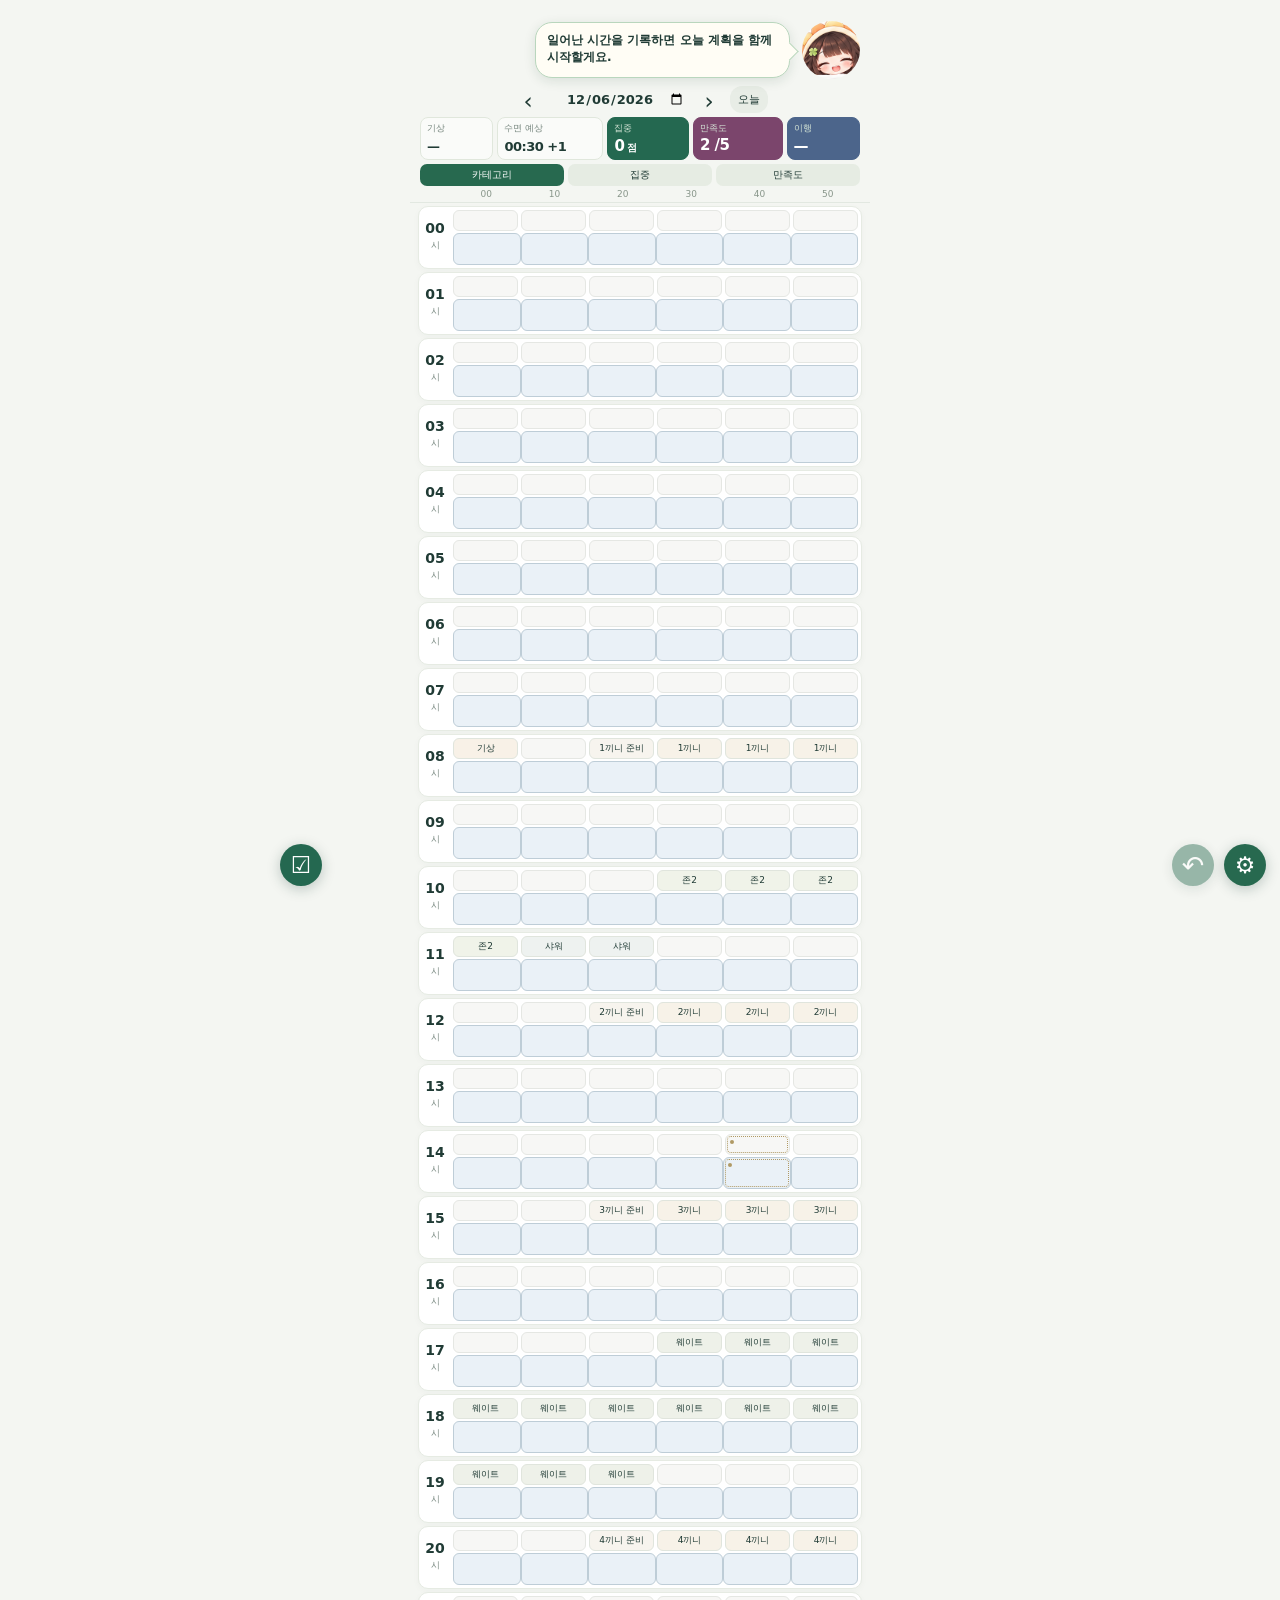
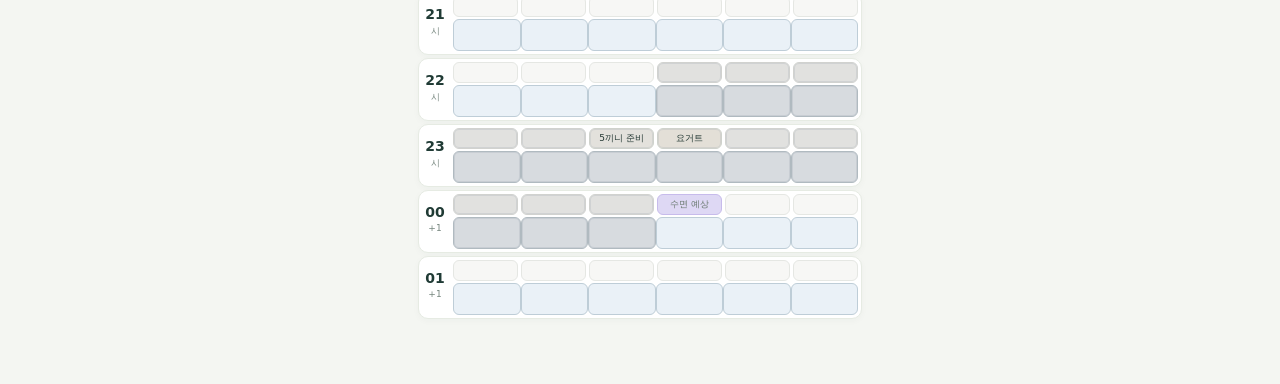
==== commit cdf1e326: "Show Ara guidance in speech bubble" ====
--- a/mobile/index.html
+++ b/mobile/index.html
@@ -1,6 +1,5 @@
 <!doctype html><html lang="ko"><head><meta charset="utf-8"><meta name="viewport" content="width=device-width, initial-scale=1, viewport-fit=cover"><meta name="theme-color" content="#f4f6f2"><title>Aiary</title><link rel="stylesheet" href="mobile.css"></head><body>
-<header class="top"><div class="datebar"><button id="previous" aria-label="이전 날">‹</button><input id="date" type="date" aria-label="날짜"><button id="next" aria-label="다음 날">›</button><button id="today">오늘</button><span id="araAvatar" class="ara-avatar" role="img" aria-label="아라"></span></div><div class="overview"><div><span>기상</span><strong id="wake">—</strong></div><div><span>수면 예상</span><strong id="sleep">—</strong></div><div class="scorecard focus-card"><span>집중</span><strong id="total">0<span>점</span></strong></div><div class="scorecard satisfaction-card"><span>만족도</span><strong id="satisfactionTotal">— /5</strong></div><div class="scorecard adherence-card" id="adherenceCard" role="button" tabindex="0" aria-label="이행도 상세"><span>이행</span><strong id="adherenceTotal">—</strong></div></div><div class="color-tabs" role="tablist" aria-label="시간표 색상 보기"><button id="colorCategory" role="tab" aria-selected="true">카테고리</button><button id="colorFocus" role="tab" aria-selected="false">집중</button><button id="colorSatisfaction" role="tab" aria-selected="false">만족도</button></div><div id="colorLegend" class="color-legend">카테고리별 색상</div><div class="minutes"><span></span><span>00</span><span>10</span><span>20</span><span>30</span><span>40</span><span>50</span></div></header>
-<aside id="araGuide" class="ara-guide" aria-live="polite" hidden></aside>
+<header class="top"><div class="ara-stage"><aside id="araGuide" class="ara-guide" aria-live="polite" hidden></aside><span id="araAvatar" class="ara-avatar" role="img" aria-label="아라"></span></div><div class="datebar"><button id="previous" aria-label="이전 날">‹</button><input id="date" type="date" aria-label="날짜"><button id="next" aria-label="다음 날">›</button><button id="today">오늘</button></div><div class="overview"><div><span>기상</span><strong id="wake">—</strong></div><div><span>수면 예상</span><strong id="sleep">—</strong></div><div class="scorecard focus-card"><span>집중</span><strong id="total">0<span>점</span></strong></div><div class="scorecard satisfaction-card"><span>만족도</span><strong id="satisfactionTotal">— /5</strong></div><div class="scorecard adherence-card" id="adherenceCard" role="button" tabindex="0" aria-label="이행도 상세"><span>이행</span><strong id="adherenceTotal">—</strong></div></div><div class="color-tabs" role="tablist" aria-label="시간표 색상 보기"><button id="colorCategory" role="tab" aria-selected="true">카테고리</button><button id="colorFocus" role="tab" aria-selected="false">집중</button><button id="colorSatisfaction" role="tab" aria-selected="false">만족도</button></div><div id="colorLegend" class="color-legend">카테고리별 색상</div><div class="minutes"><span></span><span>00</span><span>10</span><span>20</span><span>30</span><span>40</span><span>50</span></div></header>
 <main id="timeline" aria-label="계획과 실제 시간표"></main><p id="empty" class="empty">기상을 기록하고 오늘의 하루를 시작하세요.</p>
 <button id="checklistToggle" class="checklist-toggle" aria-label="오늘 체크리스트" aria-expanded="false" aria-controls="checklistPanel">☑</button>
 <aside id="checklistPanel" class="checklist-panel" aria-label="오늘 체크리스트" hidden><div class="checklist-heading"><strong>할 일 <small id="checklistSummary"></small></strong><button id="checklistClose" aria-label="체크리스트 닫기">×</button></div><div id="checklistItems"></div><button id="checklistAdd">＋ 할 일 추가</button></aside><div id="taskDragHint" role="status" hidden></div>
--- a/mobile/mobile.css
+++ b/mobile/mobile.css
@@ -103,3 +103,42 @@
 html[data-onboarding=true] .sheet{inset:0;max-height:100%;height:100dvh;border-radius:0;padding:calc(env(safe-area-inset-top) + 18px) 22px calc(env(safe-area-inset-bottom) + 22px);box-sizing:border-box;max-width:560px;margin:auto;overflow-y:auto}html[data-onboarding=true] .sheet-grip{display:none}html[data-onboarding=true] .sheet-title{margin-bottom:10px}html[data-onboarding=true] #closeSheet{visibility:hidden}.onboarding-progress{color:var(--muted);font-size:12px}.onboarding-title{font-size:clamp(25px,7vw,36px);line-height:1.35;white-space:pre-line;letter-spacing:-1px;margin:18px 0}.onboarding-note{color:var(--muted);font-size:14px;line-height:1.7;margin-bottom:24px}.onboarding-choices{display:grid;gap:10px}.onboarding-choice{display:block;width:100%;text-align:left;padding:14px 16px;border:1px solid var(--line);border-radius:14px;color:var(--ink);background:var(--bg);font-size:16px;font-weight:600;min-height:64px}.onboarding-choice small{display:block;font-size:12px;color:var(--muted);margin-top:6px;font-weight:400;line-height:1.5}.onboarding-choice[aria-pressed=true]{border:2px solid var(--green);padding:13px 15px;background:color-mix(in srgb,var(--green) 9%,var(--bg))}.onboarding-actions{display:flex;gap:10px;margin-top:26px}.onboarding-actions button{min-height:48px;border-radius:12px}.onboarding-plan{padding:8px 16px;border:1px solid var(--line);border-radius:16px}.onboarding-plan div{display:flex;align-items:center;gap:10px;font-size:14px;padding:12px 0;border-bottom:1px solid var(--line)}.onboarding-plan div:last-child{border-bottom:0}.onboarding-plan i{width:10px;height:10px;border-radius:4px;flex-shrink:0}
 
 .ara-avatar{display:block;width:34px;height:34px;flex:0 0 34px;margin-left:2px;border-radius:50%;background-color:#fff;background-repeat:no-repeat}.ara-guide{display:flex;align-items:center;gap:9px;margin:6px 10px 0;padding:7px 9px;background:#eaf2e9;border:1px solid #dbe8d9;border-radius:13px;box-shadow:0 2px 7px #2e403508}.ara-guide[hidden]{display:none}.ara-guide-face{display:block;width:42px;height:42px;flex:0 0 42px;border-radius:50%;background-color:#fff;background-repeat:no-repeat}.ara-guide-copy{min-width:0;flex:1}.ara-guide-copy p{margin:0;font-size:11px;line-height:1.45}.ara-guide-actions{display:flex;gap:6px;margin-top:5px}.ara-guide-action{padding:4px 8px;border-radius:8px;background:#dbe9db;font-size:10px;font-weight:650}.ara-guide-action:first-child{background:#28694f;color:#fff}.tile.ara-draft{opacity:.44!important;border:1px dashed #27694f!important;background:#d9e9d9!important;color:#244d36!important;animation:ara-pulse 1.6s ease-in-out infinite alternate}.tile.ara-previous{opacity:.25!important;border:1px dashed #718578!important;background:transparent!important;color:#66786b!important}.lane.actual .tile.ara-previous{display:none}@keyframes ara-pulse{from{filter:saturate(.7)}to{filter:saturate(1.3)}}html[data-theme=dark] .ara-guide{background:#1d3024;border-color:#344a38}html[data-theme=dark] .ara-guide-action{background:#2b4030;color:#dce8dd}html[data-theme=dark] .ara-guide-action:first-child{background:#397b58;color:#fff}html[data-theme=dark] .tile.ara-draft{background:#294330!important;color:#e1eee2!important;border-color:#78a785!important}html[data-theme=dark] .tile.ara-previous{color:#a9b8ac!important;border-color:#607065!important}
+
+/* Adjacent actual time cells form one visual activity block. */
+.lane.actual{gap:0}
+.lane.actual .tile.activity-block{border-radius:0;border-left-color:transparent;border-right-color:transparent}
+.lane.actual .tile.activity-block-start{border-top-left-radius:8px;border-bottom-left-radius:8px;border-left-color:#ffffff75}
+.lane.actual .tile.activity-block-end{border-top-right-radius:8px;border-bottom-right-radius:8px;border-right-color:#ffffff75}
+.lane.actual .tile.activity-block-start.activity-block-end{border-radius:8px}
+.actual-block-overlay{position:absolute;inset:0;display:grid;grid-template-columns:repeat(6,minmax(0,1fr));pointer-events:none;z-index:1}
+.actual-block-content{grid-row:1;min-width:0;overflow:hidden;display:flex;flex-direction:column;align-items:center;justify-content:center;gap:1px;padding:1px 2px;text-align:center;color:var(--tile-ink,#355b44);font-variant-numeric:tabular-nums}
+.actual-block-title{max-width:100%;overflow:hidden;text-overflow:ellipsis;white-space:nowrap;font-size:8px;line-height:10px;font-weight:700}
+.actual-block-info{display:flex;align-items:center;justify-content:center;gap:2px;width:100%;min-width:0;height:9px;line-height:9px}
+.actual-block-content.compact .actual-block-title{font-size:7px;line-height:9px}
+.focus-gauge{display:inline-flex;align-items:center;gap:1px;flex:0 0 auto;height:6px}
+.focus-gauge i{display:block;width:2.5px;height:5px;border-radius:2px;background:currentColor;opacity:.2}
+.focus-gauge i.filled{opacity:.95}
+.satisfaction-face{position:relative;display:inline-block;flex:0 0 9px;width:9px;height:9px;border:1px solid currentColor;border-radius:50%;opacity:.95}
+.satisfaction-face::before{content:"";position:absolute;left:1.5px;top:2px;width:1.5px;height:1.5px;border-radius:50%;background:currentColor;box-shadow:3px 0 currentColor}
+.satisfaction-face::after{content:"";position:absolute;left:1.5px;top:5px;width:4px;height:2px;border-bottom:1px solid currentColor;border-radius:0 0 5px 5px}
+.satisfaction-face[data-score="0"]::after,.satisfaction-face[data-score="1"]::after{top:6px;border-bottom:0;border-top:1px solid currentColor;border-radius:5px 5px 0 0}
+.satisfaction-face[data-score="2"]::after{top:6px;height:0;border:0;border-top:1px solid currentColor;border-radius:0}
+.satisfaction-face[data-score="4"]::after,.satisfaction-face[data-score="5"]::after{height:3px}
+.adherence-compare{position:relative;display:block;flex:1 1 12px;min-width:6px;max-width:32px;height:7px;overflow:hidden}
+.adherence-plan,.adherence-actual{position:absolute;display:block;min-width:2px;height:3px;box-sizing:border-box}
+.adherence-plan{top:0;border:1px dashed currentColor;border-radius:2px;opacity:.8}
+.adherence-actual{bottom:0;border-radius:2px;background:currentColor;opacity:.95}
+
+/* Ara speaks beside the existing sprite, above the date controls. */
+.ara-stage{display:flex;align-items:center;justify-content:flex-end;gap:9px;min-height:64px;margin:0 0 4px}
+.ara-avatar{width:58px;height:58px;flex:0 0 58px;margin:0;border-radius:50%;background-color:transparent}
+.ara-guide{position:relative;display:block;flex:0 1 auto;min-width:170px;max-width:min(255px,calc(100vw - 93px));min-height:56px;margin:0 3px 0 0;padding:9px 11px;border:1px solid #b9d6bd;border-radius:17px;background:#fffdf5;box-shadow:0 3px 12px #183e2821}
+.ara-guide[hidden]{display:none}
+.ara-guide::after{content:"";position:absolute;right:-7px;top:22px;width:12px;height:12px;transform:rotate(45deg);border-top:1px solid #b9d6bd;border-right:1px solid #b9d6bd;background:#fffdf5}
+.ara-guide-copy p{font-size:12px;line-height:1.4;font-weight:650;overflow-wrap:anywhere}
+.ara-guide-actions{flex-wrap:wrap;margin-top:7px;gap:5px}
+.ara-guide-action{min-height:27px;padding:5px 9px;font-size:11px}
+html[data-theme=dark] .ara-guide{background:#203629;border-color:#668c6c;box-shadow:0 4px 16px #0006}
+html[data-theme=dark] .ara-guide::after{background:#203629;border-color:#668c6c}
+@media(max-width:359px){.ara-stage{gap:6px}.ara-guide{min-width:0;padding:8px 9px}.ara-guide-copy p{font-size:11px}}
+.tile.selected{z-index:3}
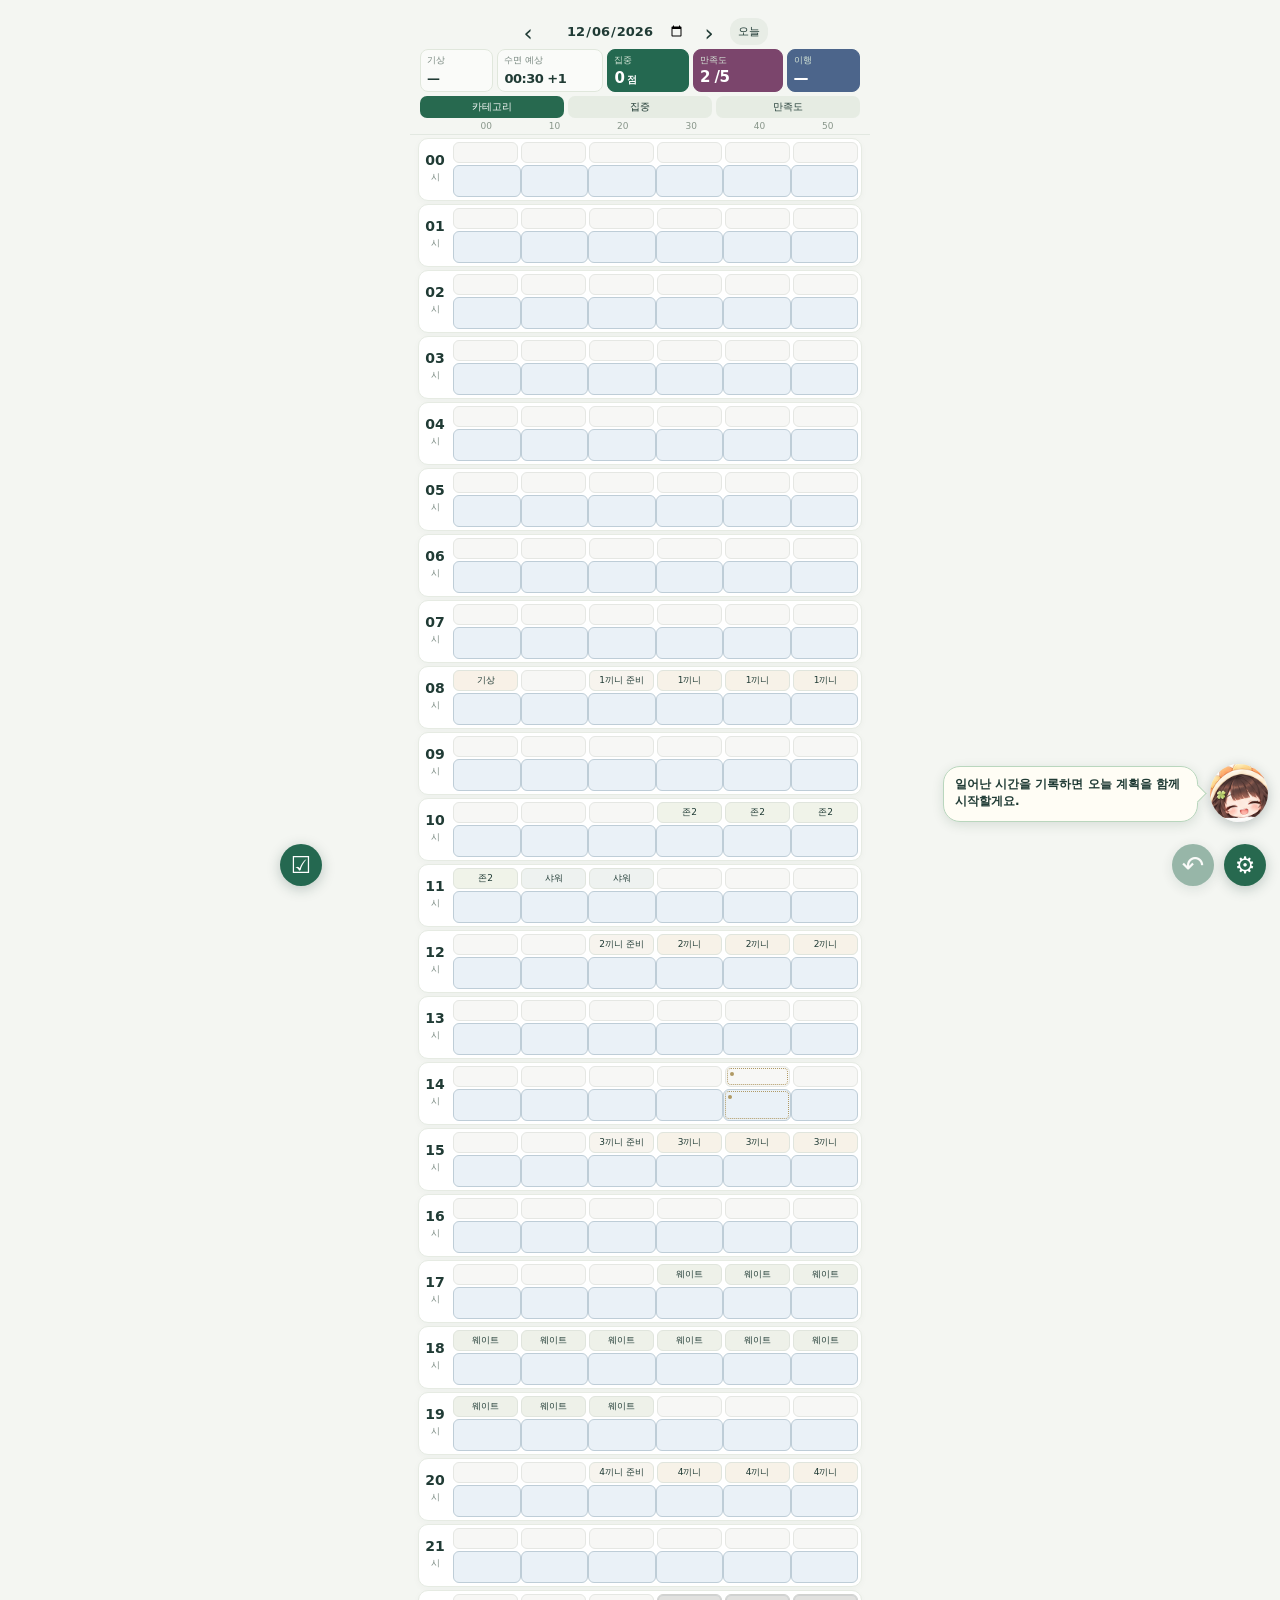
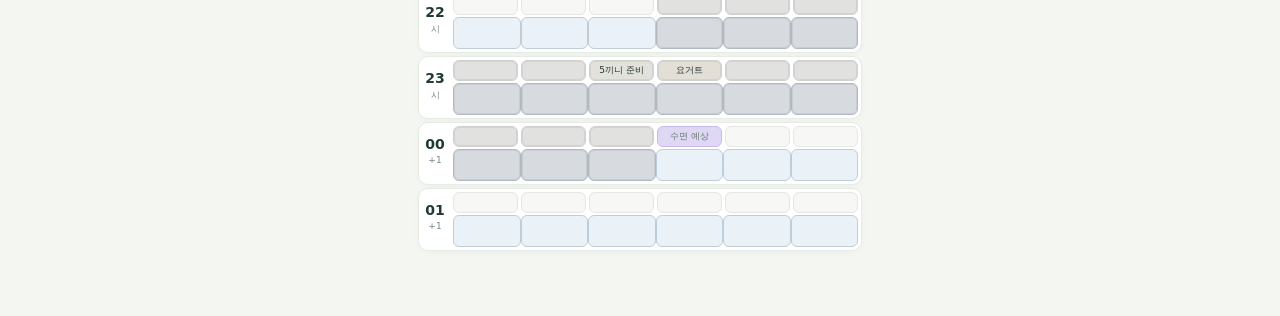
==== commit 4378fead: "Float Ara guidance over timetable" ====
--- a/mobile/index.html
+++ b/mobile/index.html
@@ -1,5 +1,6 @@
 <!doctype html><html lang="ko"><head><meta charset="utf-8"><meta name="viewport" content="width=device-width, initial-scale=1, viewport-fit=cover"><meta name="theme-color" content="#f4f6f2"><title>Aiary</title><link rel="stylesheet" href="mobile.css"></head><body>
-<header class="top"><div class="ara-stage"><aside id="araGuide" class="ara-guide" aria-live="polite" hidden></aside><span id="araAvatar" class="ara-avatar" role="img" aria-label="아라"></span></div><div class="datebar"><button id="previous" aria-label="이전 날">‹</button><input id="date" type="date" aria-label="날짜"><button id="next" aria-label="다음 날">›</button><button id="today">오늘</button></div><div class="overview"><div><span>기상</span><strong id="wake">—</strong></div><div><span>수면 예상</span><strong id="sleep">—</strong></div><div class="scorecard focus-card"><span>집중</span><strong id="total">0<span>점</span></strong></div><div class="scorecard satisfaction-card"><span>만족도</span><strong id="satisfactionTotal">— /5</strong></div><div class="scorecard adherence-card" id="adherenceCard" role="button" tabindex="0" aria-label="이행도 상세"><span>이행</span><strong id="adherenceTotal">—</strong></div></div><div class="color-tabs" role="tablist" aria-label="시간표 색상 보기"><button id="colorCategory" role="tab" aria-selected="true">카테고리</button><button id="colorFocus" role="tab" aria-selected="false">집중</button><button id="colorSatisfaction" role="tab" aria-selected="false">만족도</button></div><div id="colorLegend" class="color-legend">카테고리별 색상</div><div class="minutes"><span></span><span>00</span><span>10</span><span>20</span><span>30</span><span>40</span><span>50</span></div></header>
+<header class="top"><div class="datebar"><button id="previous" aria-label="이전 날">‹</button><input id="date" type="date" aria-label="날짜"><button id="next" aria-label="다음 날">›</button><button id="today">오늘</button></div><div class="overview"><div><span>기상</span><strong id="wake">—</strong></div><div><span>수면 예상</span><strong id="sleep">—</strong></div><div class="scorecard focus-card"><span>집중</span><strong id="total">0<span>점</span></strong></div><div class="scorecard satisfaction-card"><span>만족도</span><strong id="satisfactionTotal">— /5</strong></div><div class="scorecard adherence-card" id="adherenceCard" role="button" tabindex="0" aria-label="이행도 상세"><span>이행</span><strong id="adherenceTotal">—</strong></div></div><div class="color-tabs" role="tablist" aria-label="시간표 색상 보기"><button id="colorCategory" role="tab" aria-selected="true">카테고리</button><button id="colorFocus" role="tab" aria-selected="false">집중</button><button id="colorSatisfaction" role="tab" aria-selected="false">만족도</button></div><div id="colorLegend" class="color-legend">카테고리별 색상</div><div class="minutes"><span></span><span>00</span><span>10</span><span>20</span><span>30</span><span>40</span><span>50</span></div></header>
+<div class="ara-stage"><aside id="araGuide" class="ara-guide" aria-live="polite" hidden></aside><button id="araAvatar" class="ara-avatar" type="button" aria-label="아라 안내" aria-controls="araGuide" aria-expanded="false"></button></div>
 <main id="timeline" aria-label="계획과 실제 시간표"></main><p id="empty" class="empty">기상을 기록하고 오늘의 하루를 시작하세요.</p>
 <button id="checklistToggle" class="checklist-toggle" aria-label="오늘 체크리스트" aria-expanded="false" aria-controls="checklistPanel">☑</button>
 <aside id="checklistPanel" class="checklist-panel" aria-label="오늘 체크리스트" hidden><div class="checklist-heading"><strong>할 일 <small id="checklistSummary"></small></strong><button id="checklistClose" aria-label="체크리스트 닫기">×</button></div><div id="checklistItems"></div><button id="checklistAdd">＋ 할 일 추가</button></aside><div id="taskDragHint" role="status" hidden></div>
--- a/mobile/mobile.css
+++ b/mobile/mobile.css
@@ -129,12 +129,12 @@
 .adherence-plan{top:0;border:1px dashed currentColor;border-radius:2px;opacity:.8}
 .adherence-actual{bottom:0;border-radius:2px;background:currentColor;opacity:.95}
 
-/* Ara speaks beside the existing sprite, above the date controls. */
-.ara-stage{display:flex;align-items:center;justify-content:flex-end;gap:9px;min-height:64px;margin:0 0 4px}
-.ara-avatar{width:58px;height:58px;flex:0 0 58px;margin:0;border-radius:50%;background-color:transparent}
-.ara-guide{position:relative;display:block;flex:0 1 auto;min-width:170px;max-width:min(255px,calc(100vw - 93px));min-height:56px;margin:0 3px 0 0;padding:9px 11px;border:1px solid #b9d6bd;border-radius:17px;background:#fffdf5;box-shadow:0 3px 12px #183e2821}
+/* Ara floats above the timetable without taking layout space. */
+.ara-stage{position:fixed;right:12px;bottom:calc(78px + env(safe-area-inset-bottom));z-index:17;display:flex;align-items:flex-end;justify-content:flex-end;gap:9px;width:max-content;max-width:calc(100vw - 24px);pointer-events:none}
+.ara-avatar{display:block;width:58px;height:58px;flex:0 0 58px;margin:0;padding:0;border:0;border-radius:50%;background-color:transparent;box-shadow:0 3px 12px #162e3540;pointer-events:auto;touch-action:manipulation}
+.ara-guide{position:relative;display:block;flex:0 1 auto;min-width:170px;max-width:min(255px,calc(100vw - 93px));min-height:56px;margin:0 3px 0 0;padding:9px 11px;border:1px solid #b9d6bd;pointer-events:auto;border-radius:17px;background:#fffdf5;box-shadow:0 3px 12px #183e2821}
 .ara-guide[hidden]{display:none}
-.ara-guide::after{content:"";position:absolute;right:-7px;top:22px;width:12px;height:12px;transform:rotate(45deg);border-top:1px solid #b9d6bd;border-right:1px solid #b9d6bd;background:#fffdf5}
+.ara-guide::after{content:"";position:absolute;right:-7px;bottom:21px;width:12px;height:12px;transform:rotate(45deg);border-top:1px solid #b9d6bd;border-right:1px solid #b9d6bd;background:#fffdf5}
 .ara-guide-copy p{font-size:12px;line-height:1.4;font-weight:650;overflow-wrap:anywhere}
 .ara-guide-actions{flex-wrap:wrap;margin-top:7px;gap:5px}
 .ara-guide-action{min-height:27px;padding:5px 9px;font-size:11px}
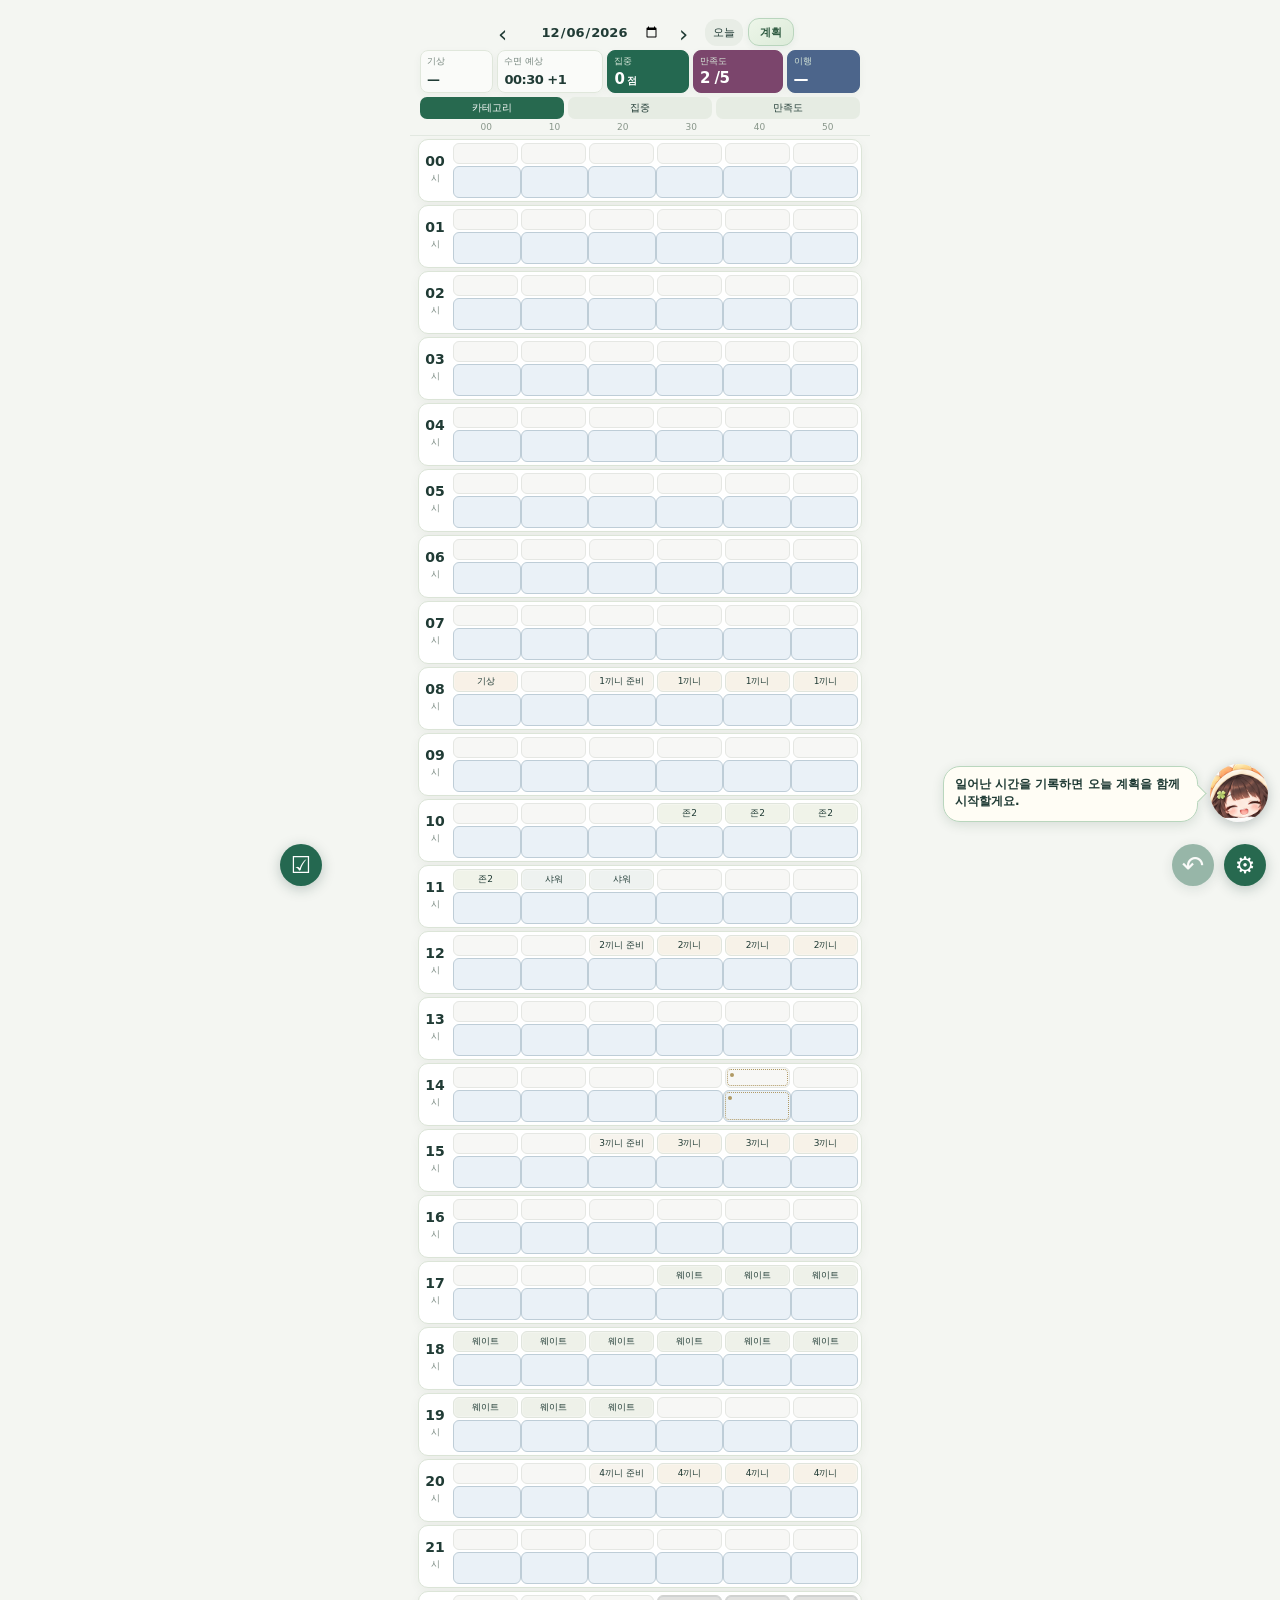
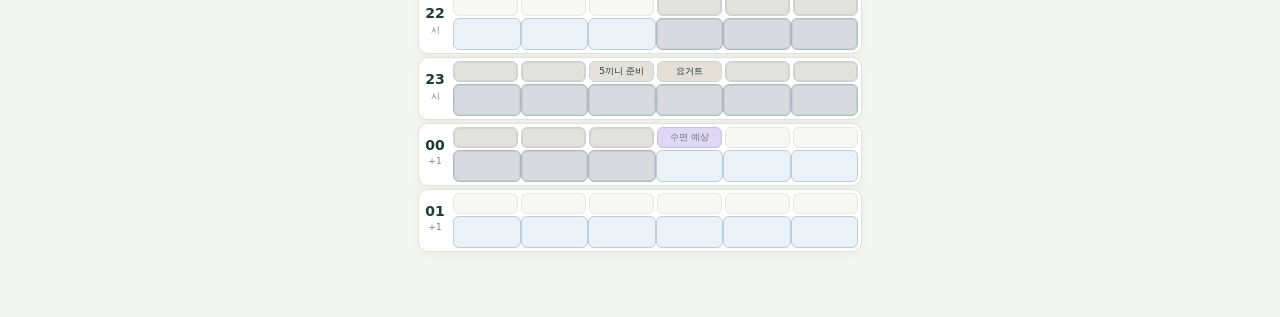
==== commit b3f35fae: "Polish planner and stabilize timeline rendering" ====
--- a/mobile/index.html
+++ b/mobile/index.html
@@ -1,5 +1,5 @@
 <!doctype html><html lang="ko"><head><meta charset="utf-8"><meta name="viewport" content="width=device-width, initial-scale=1, viewport-fit=cover"><meta name="theme-color" content="#f4f6f2"><title>Aiary</title><link rel="stylesheet" href="mobile.css"></head><body>
-<header class="top"><div class="datebar"><button id="previous" aria-label="이전 날">‹</button><input id="date" type="date" aria-label="날짜"><button id="next" aria-label="다음 날">›</button><button id="today">오늘</button></div><div class="overview"><div><span>기상</span><strong id="wake">—</strong></div><div><span>수면 예상</span><strong id="sleep">—</strong></div><div class="scorecard focus-card"><span>집중</span><strong id="total">0<span>점</span></strong></div><div class="scorecard satisfaction-card"><span>만족도</span><strong id="satisfactionTotal">— /5</strong></div><div class="scorecard adherence-card" id="adherenceCard" role="button" tabindex="0" aria-label="이행도 상세"><span>이행</span><strong id="adherenceTotal">—</strong></div></div><div class="color-tabs" role="tablist" aria-label="시간표 색상 보기"><button id="colorCategory" role="tab" aria-selected="true">카테고리</button><button id="colorFocus" role="tab" aria-selected="false">집중</button><button id="colorSatisfaction" role="tab" aria-selected="false">만족도</button></div><div id="colorLegend" class="color-legend">카테고리별 색상</div><div class="minutes"><span></span><span>00</span><span>10</span><span>20</span><span>30</span><span>40</span><span>50</span></div></header>
+<header class="top"><div class="datebar"><button id="previous" aria-label="이전 날">‹</button><input id="date" type="date" aria-label="날짜"><button id="next" aria-label="다음 날">›</button><button id="today">오늘</button><button id="planOpen" class="plan-trigger" aria-label="계획 편집">계획</button></div><div class="overview"><div><span>기상</span><strong id="wake">—</strong></div><div><span>수면 예상</span><strong id="sleep">—</strong></div><div class="scorecard focus-card"><span>집중</span><strong id="total">0<span>점</span></strong></div><div class="scorecard satisfaction-card"><span>만족도</span><strong id="satisfactionTotal">— /5</strong></div><div class="scorecard adherence-card" id="adherenceCard" role="button" tabindex="0" aria-label="이행도 상세"><span>이행</span><strong id="adherenceTotal">—</strong></div></div><div class="color-tabs" role="tablist" aria-label="시간표 색상 보기"><button id="colorCategory" role="tab" aria-selected="true">카테고리</button><button id="colorFocus" role="tab" aria-selected="false">집중</button><button id="colorSatisfaction" role="tab" aria-selected="false">만족도</button></div><div id="colorLegend" class="color-legend">카테고리별 색상</div><div class="minutes"><span></span><span>00</span><span>10</span><span>20</span><span>30</span><span>40</span><span>50</span></div></header>
 <div class="ara-stage"><aside id="araGuide" class="ara-guide" aria-live="polite" hidden></aside><button id="araAvatar" class="ara-avatar" type="button" aria-label="아라 안내" aria-controls="araGuide" aria-expanded="false"></button></div>
 <main id="timeline" aria-label="계획과 실제 시간표"></main><p id="empty" class="empty">기상을 기록하고 오늘의 하루를 시작하세요.</p>
 <button id="checklistToggle" class="checklist-toggle" aria-label="오늘 체크리스트" aria-expanded="false" aria-controls="checklistPanel">☑</button>
--- a/mobile/mobile.css
+++ b/mobile/mobile.css
@@ -54,7 +54,7 @@
 .datebar #today{padding:0;white-space:nowrap}.overview{padding:0}.overview>div{padding:5px 8px;border-radius:10px}.overview span{margin-bottom:1px}.lane .tile:first-child::after{display:none}.top{padding-top:calc(5px + env(safe-area-inset-top))}
 
 /* Header-free controls and an even denser day. */
-.top{padding:calc(7px + env(safe-area-inset-top)) 10px 0}.datebar{margin:0 0 4px}.overview{grid-template-columns:1fr 1.15fr 1fr 1fr;gap:4px}.overview>div,.overview .scorecard{padding:4px 6px;border-radius:8px}.overview strong{font-size:13px;white-space:nowrap}.overview .scorecard strong{font-size:15px}.scorecard #satisfactionTotal{font-size:15px;margin:0;color:inherit}.overview .satisfaction-card{background:#7b456c;border-color:#7b456c}.color-tabs{padding-top:4px}.color-tabs button{padding:4px}.minutes{padding-top:3px;padding-bottom:3px}.hour{margin-top:3px;padding-top:3px;padding-bottom:3px}.lanes{gap:2px}.tile{height:32px;padding:2px}.lane.plan .tile{height:21px;padding:3px 2px}.tile>span{font-size:9px;line-height:11px}.tile small{font-size:9px;line-height:10px;margin-top:1px}.resize-handle::before{height:16px}.lane.plan .resize-handle::before{height:10px}
+.top{padding:calc(7px + env(safe-area-inset-top)) 10px 0}.datebar{margin:0 0 4px}.overview{grid-template-columns:1fr 1.15fr 1fr 1fr 1fr;gap:4px}.overview>div,.overview .scorecard{padding:4px 6px;border-radius:8px}.overview strong{font-size:13px;white-space:nowrap}.overview .scorecard strong{font-size:15px}.scorecard #satisfactionTotal{font-size:15px;margin:0;color:inherit}.overview .satisfaction-card{background:#7b456c;border-color:#7b456c}.color-tabs{padding-top:4px}.color-tabs button{padding:4px}.minutes{padding-top:3px;padding-bottom:3px}.hour{margin-top:3px;padding-top:3px;padding-bottom:3px}.lanes{gap:2px}.tile{height:32px;padding:2px}.lane.plan .tile{height:21px;padding:3px 2px}.tile>span{font-size:9px;line-height:11px}.tile small{font-size:9px;line-height:10px;margin-top:1px}.resize-handle::before{height:16px}.lane.plan .resize-handle::before{height:10px}
 .undo-fab{right:66px;width:42px;height:42px}.settings-fab{position:fixed;right:14px;bottom:calc(14px + env(safe-area-inset-bottom));width:42px;height:42px;border-radius:50%;background:#27694f;color:white;font-size:23px;z-index:18;box-shadow:0 3px 13px #173c3540}.settings-fab i{position:absolute;right:2px;top:2px;width:9px;height:9px;border:2px solid #fff;border-radius:50%;background:#df9b42}.settings-fab[data-warning=true] i{background:#e2a348}html[data-theme=dark] .settings-fab{background:#397b58}
 .block-menu{width:234px;padding:4px;border-radius:11px}.context-close{position:absolute;right:5px;top:5px;height:30px;width:30px;border-radius:7px;background:transparent;color:var(--muted);font-size:21px}.block-menu #contextBody>.context-item:first-child{padding-right:38px}.context-item{padding:9px 10px;font-size:12px}.context-secondary .context-item{padding:8px 3px}.context-back{padding:8px 10px}.context-scores button{height:34px}.context-label{margin-top:5px}.settings-status{font-size:12px;line-height:1.7;margin:0 0 8px;white-space:pre-line}.settings-options{display:flex;gap:6px}.settings-options button{flex:1;font-size:12px;padding:11px 5px}.settings-link{margin-top:6px}.settings-connection{border-top:1px solid var(--line);margin-top:12px;padding-top:8px}
 
@@ -142,3 +142,27 @@
 html[data-theme=dark] .ara-guide::after{background:#203629;border-color:#668c6c}
 @media(max-width:359px){.ara-stage{gap:6px}.ara-guide{min-width:0;padding:8px 9px}.ara-guide-copy p{font-size:11px}}
 .tile.selected{z-index:3}
+
+/* Planning controls and a calm, card based timetable finish. */
+.datebar #planOpen{width:auto;min-width:46px;height:28px;padding:0 11px;border:1px solid #b9d5bd;border-radius:11px;background:linear-gradient(145deg,#edf6e9,#dcebd9);color:#315d43;font-size:11px;font-weight:750;box-shadow:0 2px 7px #315d4312}
+.overview>div{box-shadow:0 3px 10px #263d2c0b}
+.hour{box-shadow:0 3px 11px #203a2a0d;border-color:#dce5d8}
+.lane.plan .tile{background:#fafbf7;border-color:#e5eae1}
+.lane.actual .tile{background:#eaf1e8;border-color:#dce6d9}
+.tile.filled{box-shadow:inset 0 0 0 1px #ffffff38}
+.plan-list{display:grid;gap:7px;margin:4px 0 12px}
+.plan-list-item{display:grid;grid-template-columns:11px minmax(0,1fr) auto;align-items:center;gap:9px;width:100%;min-height:45px;padding:8px 11px;border:1px solid #e3eade;border-radius:13px;background:linear-gradient(120deg,#fbfcf7,#f1f5ed);text-align:left;box-shadow:0 2px 6px #29442c08}
+.plan-list-item:active{transform:scale(.985)}
+.plan-list-swatch{width:10px;height:26px;border-radius:8px;box-shadow:inset 0 0 0 1px #203b3512}
+.plan-list-name{overflow:hidden;text-overflow:ellipsis;white-space:nowrap;font-size:13px;font-weight:700}
+.plan-list-time{white-space:nowrap;color:#718071;font-size:10px}
+.planner-intro{padding:4px 2px 8px}
+.planner-add,.planner-save{box-shadow:0 5px 14px #24685025}
+.planner-time-row{display:grid;grid-template-columns:1fr 1fr;gap:8px;margin-top:10px}
+.planner-time-row .form-input{margin:0;text-align:center}
+html[data-theme=dark] .datebar #planOpen{border-color:#55785e;background:linear-gradient(145deg,#2e4935,#22382b);color:#e4f0df;box-shadow:0 2px 8px #0004}
+html[data-theme=dark] .hour{border-color:#34473a;box-shadow:0 3px 11px #0003}
+html[data-theme=dark] .lane.plan .tile{background:#1c2b22;border-color:#304136}
+html[data-theme=dark] .lane.actual .tile{background:#213329;border-color:#34493b}
+html[data-theme=dark] .plan-list-item{border-color:#394c3c;background:linear-gradient(120deg,#24372b,#1d2d23);color:#e4ede1}
+html[data-theme=dark] .plan-list-time{color:#b0c0ac}
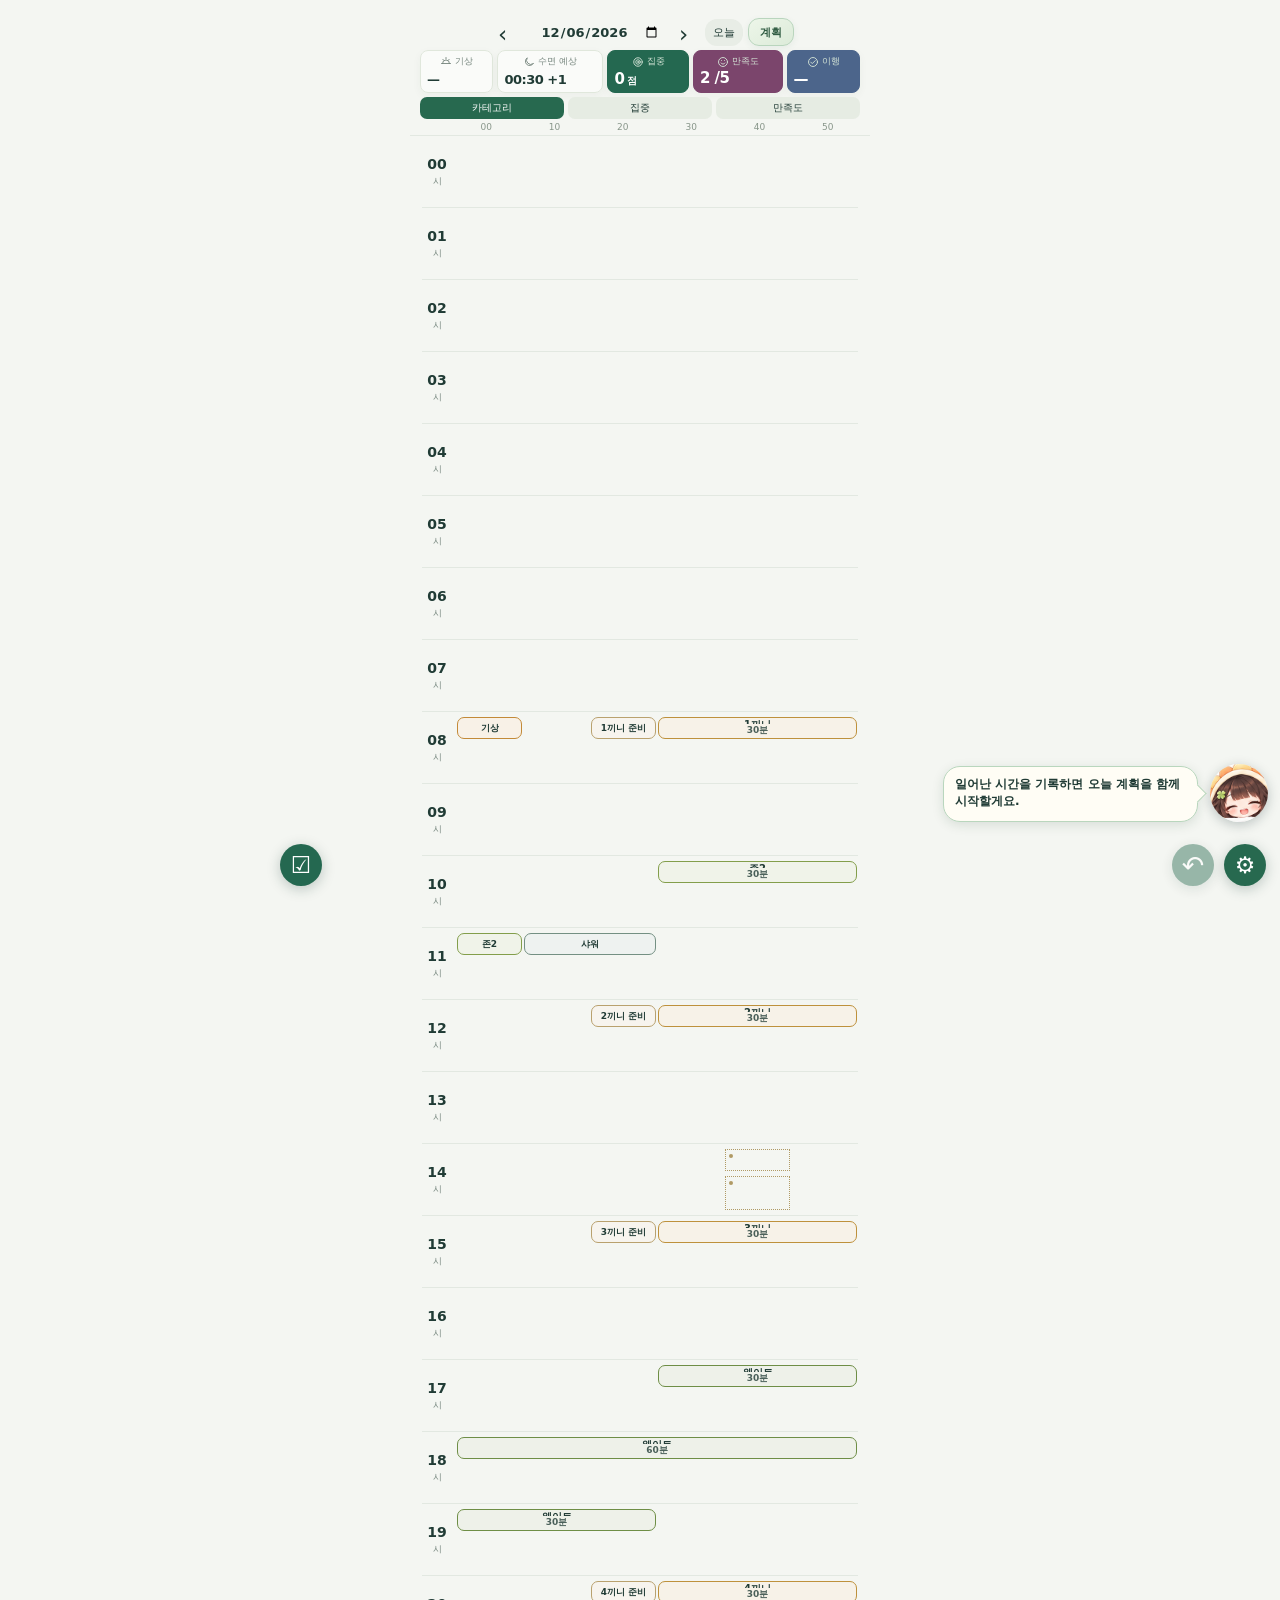
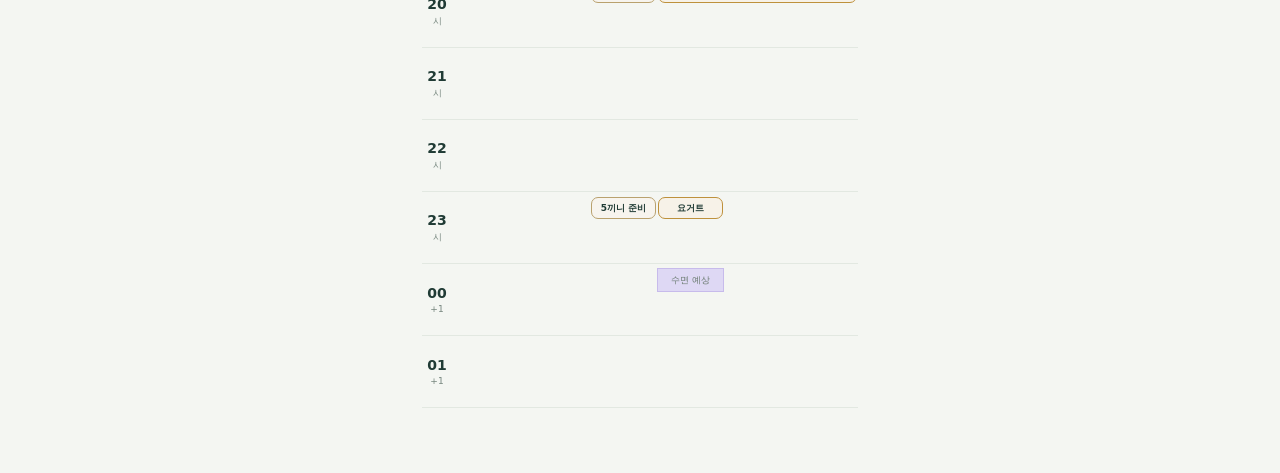
==== commit 9b8afe67: "Refine compact timeline visual hierarchy" ====
--- a/mobile/index.html
+++ b/mobile/index.html
@@ -1,5 +1,5 @@
 <!doctype html><html lang="ko"><head><meta charset="utf-8"><meta name="viewport" content="width=device-width, initial-scale=1, viewport-fit=cover"><meta name="theme-color" content="#f4f6f2"><title>Aiary</title><link rel="stylesheet" href="mobile.css"></head><body>
-<header class="top"><div class="datebar"><button id="previous" aria-label="이전 날">‹</button><input id="date" type="date" aria-label="날짜"><button id="next" aria-label="다음 날">›</button><button id="today">오늘</button><button id="planOpen" class="plan-trigger" aria-label="계획 편집">계획</button></div><div class="overview"><div><span>기상</span><strong id="wake">—</strong></div><div><span>수면 예상</span><strong id="sleep">—</strong></div><div class="scorecard focus-card"><span>집중</span><strong id="total">0<span>점</span></strong></div><div class="scorecard satisfaction-card"><span>만족도</span><strong id="satisfactionTotal">— /5</strong></div><div class="scorecard adherence-card" id="adherenceCard" role="button" tabindex="0" aria-label="이행도 상세"><span>이행</span><strong id="adherenceTotal">—</strong></div></div><div class="color-tabs" role="tablist" aria-label="시간표 색상 보기"><button id="colorCategory" role="tab" aria-selected="true">카테고리</button><button id="colorFocus" role="tab" aria-selected="false">집중</button><button id="colorSatisfaction" role="tab" aria-selected="false">만족도</button></div><div id="colorLegend" class="color-legend">카테고리별 색상</div><div class="minutes"><span></span><span>00</span><span>10</span><span>20</span><span>30</span><span>40</span><span>50</span></div></header>
+<header class="top"><div class="datebar"><button id="previous" aria-label="이전 날">‹</button><input id="date" type="date" aria-label="날짜"><button id="next" aria-label="다음 날">›</button><button id="today">오늘</button><button id="planOpen" class="plan-trigger" aria-label="계획 편집">계획</button></div><div class="overview"><div><span class="metric-label"><svg viewBox="0 0 24 24" aria-hidden="true" focusable="false"><path d="M3 15h18M5 15a7 7 0 0 1 14 0M12 3v3M5.6 6.6l2.1 2.1M18.4 6.6l-2.1 2.1"/></svg>기상</span><strong id="wake">—</strong></div><div><span class="metric-label"><svg viewBox="0 0 24 24" aria-hidden="true" focusable="false"><path d="M20.4 15.4A8.5 8.5 0 0 1 8.6 3.6a8.5 8.5 0 1 0 11.8 11.8Z"/></svg>수면 예상</span><strong id="sleep">—</strong></div><div class="scorecard focus-card"><span class="metric-label"><svg viewBox="0 0 24 24" aria-hidden="true" focusable="false"><circle cx="12" cy="12" r="8.5"/><circle cx="12" cy="12" r="4.5"/><circle cx="12" cy="12" r="1"/></svg>집중</span><strong id="total">0<span>점</span></strong></div><div class="scorecard satisfaction-card"><span class="metric-label"><svg viewBox="0 0 24 24" aria-hidden="true" focusable="false"><circle cx="12" cy="12" r="9"/><path d="M8 14s1.4 2 4 2 4-2 4-2M9 9h.01M15 9h.01"/></svg>만족도</span><strong id="satisfactionTotal">— /5</strong></div><div class="scorecard adherence-card" id="adherenceCard" role="button" tabindex="0" aria-label="이행도 상세"><span class="metric-label"><svg viewBox="0 0 24 24" aria-hidden="true" focusable="false"><circle cx="12" cy="12" r="9"/><path d="m7.5 12.2 3 3 6-6"/></svg>이행</span><strong id="adherenceTotal">—</strong></div></div><div class="color-tabs" role="tablist" aria-label="시간표 색상 보기"><button id="colorCategory" role="tab" aria-selected="true">카테고리</button><button id="colorFocus" role="tab" aria-selected="false">집중</button><button id="colorSatisfaction" role="tab" aria-selected="false">만족도</button></div><div id="colorLegend" class="color-legend">카테고리별 색상</div><div class="minutes"><span></span><span>00</span><span>10</span><span>20</span><span>30</span><span>40</span><span>50</span></div></header>
 <div class="ara-stage"><aside id="araGuide" class="ara-guide" aria-live="polite" hidden></aside><button id="araAvatar" class="ara-avatar" type="button" aria-label="아라 안내" aria-controls="araGuide" aria-expanded="false"></button></div>
 <main id="timeline" aria-label="계획과 실제 시간표"></main><p id="empty" class="empty">기상을 기록하고 오늘의 하루를 시작하세요.</p>
 <button id="checklistToggle" class="checklist-toggle" aria-label="오늘 체크리스트" aria-expanded="false" aria-controls="checklistPanel">☑</button>
--- a/mobile/mobile.css
+++ b/mobile/mobile.css
@@ -166,3 +166,52 @@
 html[data-theme=dark] .lane.actual .tile{background:#213329;border-color:#34493b}
 html[data-theme=dark] .plan-list-item{border-color:#394c3c;background:linear-gradient(120deg,#24372b,#1d2d23);color:#e4ede1}
 html[data-theme=dark] .plan-list-time{color:#b0c0ac}
+
+
+/* Aiary timeline: keep the six touch targets; draw activity spans above them. */
+.metric-label{display:flex!important;align-items:center;justify-content:center;gap:3px;white-space:nowrap}
+.metric-label svg{width:12px;height:12px;flex:0 0 12px;fill:none;stroke:currentColor;stroke-width:1.8;stroke-linecap:round;stroke-linejoin:round}
+.hour{margin:0 8px;padding:4px 0;grid-template-columns:30px minmax(0,1fr);gap:0 4px;background:transparent;border:0;border-bottom:1px solid var(--line);border-radius:0;box-shadow:none}
+.hourtime{padding-top:0;align-self:center}
+.lanes{gap:3px}
+.lane{gap:0;position:relative;min-width:0}
+.lane.plan .tile{height:24px;padding:0;border-radius:0}
+.lane.actual .tile{height:36px;padding:0;border-radius:0}
+.lane .tile:not(.selected):not(.sleep):not(.ara-draft){background:transparent!important;border-color:transparent!important;box-shadow:none!important}
+.lane .tile{min-width:0;overflow:hidden;transition:none}
+.lane .tile>span,.lane .tile>small{display:none}
+.lane .tile.sleep,.lane .tile.ara-draft{z-index:2}
+.lane .tile.now{z-index:2;outline-offset:-2px}
+.lane .tile.selected{z-index:3;transform:none;background:transparent!important;color:transparent!important;border-color:transparent!important;box-shadow:none!important;outline:1px solid #27765b;outline-offset:-2px}
+html[data-theme=dark] .lane .tile.selected{outline-color:#7ccba0}
+.timeline-segments{position:absolute;inset:0;display:grid;grid-template-columns:repeat(6,minmax(0,1fr));pointer-events:none;z-index:1;min-width:0}
+.timeline-segment{position:relative;grid-row:1;min-width:0;min-height:0;margin:1px;overflow:hidden;border:1px solid currentColor;border-radius:7px;padding:1px 3px;display:flex;flex-direction:column;align-items:center;justify-content:center;gap:0;text-align:center;font-variant-numeric:tabular-nums;container-type:inline-size}
+.plan-segment{height:calc(100% - 2px);font-weight:600}
+.actual-segment{height:calc(100% - 2px);font-weight:650}
+.previous-segment{opacity:.46;border-style:dashed}
+.segment-title{display:block;min-width:0;max-width:100%;overflow:hidden;text-overflow:ellipsis;white-space:nowrap;font-size:9px;line-height:1.15}
+.segment-duration,.segment-expanded-info{display:none}
+.segment-compact-score{display:block;max-width:100%;overflow:hidden;text-overflow:clip;white-space:nowrap;font-size:9px;line-height:1.1;letter-spacing:-.2px}
+.segment-continuation{position:absolute;top:50%;transform:translateY(-50%);width:8px;height:14px;line-height:12px;font-size:12px;font-weight:800;text-shadow:0 1px 2px #0004}
+.segment-continuation.before{left:0}.segment-continuation.after{right:0}
+.focus-gauge{display:block;flex:0 0 4px;width:40px;height:4px;overflow:hidden;border-radius:4px;background:currentColor;opacity:.35}
+.focus-gauge i{display:block;height:100%;max-width:100%;border-radius:inherit;background:#34a66b;opacity:1}
+.segment-expanded-info{align-items:center;gap:4px;min-width:0}
+.satisfaction-face{width:12px;height:12px;flex-basis:12px}
+.satisfaction-face::before{left:2px;top:3px;width:1.5px;height:1.5px;box-shadow:4px 0 currentColor}
+.satisfaction-face::after{left:2px;top:7px;width:6px;height:2px}
+@container (min-width:140px){
+ .timeline-segment{align-items:stretch;text-align:left;padding:2px 5px}
+ .actual-segment{display:grid;grid-template-columns:minmax(0,1fr) auto;grid-template-rows:minmax(0,1fr) 10px;align-items:center}
+ .actual-segment .segment-title{grid-column:1;grid-row:1;font-size:10px}
+ .actual-segment .segment-duration{display:block;grid-column:2;grid-row:1;font-size:9px;white-space:nowrap;opacity:.85}
+ .actual-segment .segment-compact-score{display:none}
+ .actual-segment .segment-expanded-info{display:flex;grid-column:1/-1;grid-row:2}
+ .plan-segment{display:grid;grid-template-columns:minmax(0,1fr) auto;grid-template-rows:1fr;align-items:center}
+ .plan-segment .segment-title{grid-column:1;grid-row:1;font-size:10px}
+ .plan-segment .segment-duration{display:block;grid-column:2;grid-row:1;font-size:9px;white-space:nowrap;opacity:.8}
+}
+@media(max-width:360px){.metric-label svg{width:10px;height:10px;flex-basis:10px}.hour{margin-left:6px;margin-right:6px;grid-template-columns:28px minmax(0,1fr);gap:0 3px}.segment-title{font-size:8px}.segment-compact-score{font-size:8px}}
+@media(min-width:550px){.hour{margin-left:12px;margin-right:12px}}
+.lane .tile.sleep>span,.lane .tile.ara-draft>span{display:-webkit-box;display:block;max-width:100%;font-size:9px;line-height:1.15;white-space:normal;text-align:center}.focus-gauge{background:#77887955;opacity:1}
+html[data-theme=dark] .hour{background:transparent!important;border:0!important;border-bottom:1px solid #304035!important;border-radius:0!important;box-shadow:none!important}
